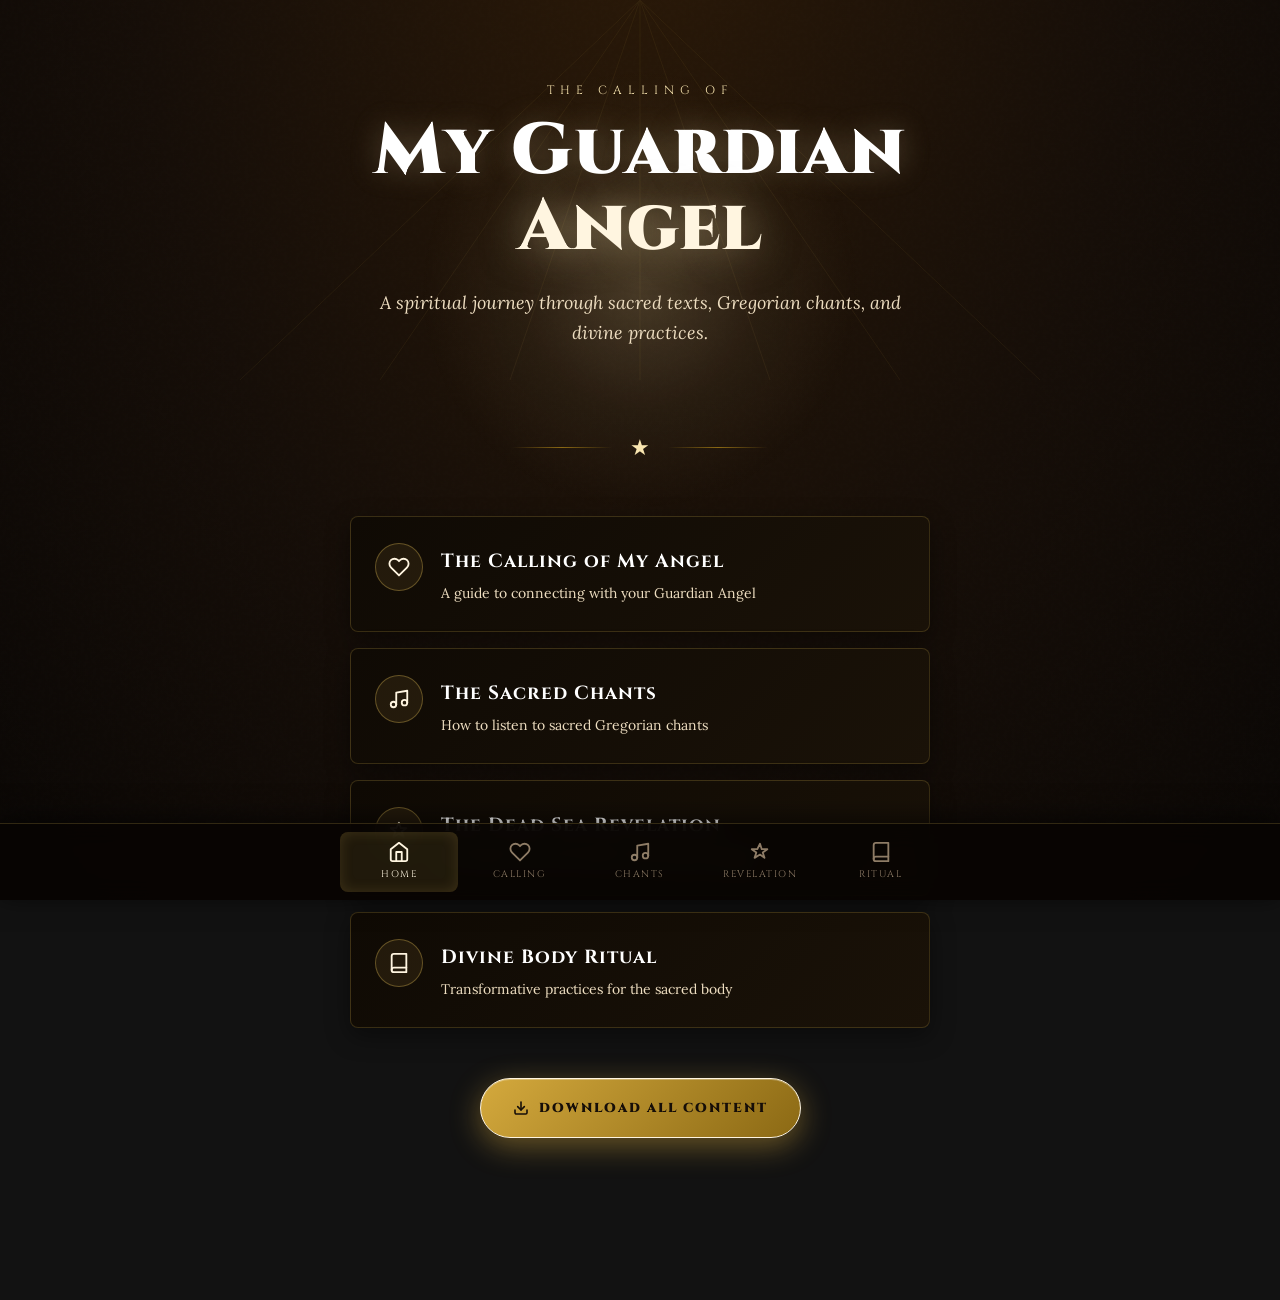
==== index.html @ e79c410d "Add files via upload" ====
<!DOCTYPE html>
<html lang="en">
<head>
<meta charset="UTF-8">
<meta name="viewport" content="width=device-width, initial-scale=1.0">
<meta name="color-scheme" content="dark">
<title>The Calling of My Angel — A spiritual journey</title>
<meta property="og:title" content="The Calling of My Angel">
<meta property="og:description" content="A spiritual journey through sacred texts, Gregorian chants, and divine practices.">
<link rel="preconnect" href="https://fonts.googleapis.com">
<link rel="preconnect" href="https://fonts.gstatic.com" crossorigin>
<link href="https://fonts.googleapis.com/css2?family=Cinzel:wght@700;900&family=Lora:ital,wght@0,400;0,600;1,400&display=swap" rel="stylesheet">
<link rel="stylesheet" href="css/style.css">
</head>
<body>

<div class="dust" aria-hidden="true">
  <span></span><span></span><span></span><span></span><span></span><span></span>
  <span></span><span></span><span></span><span></span><span></span><span></span>
</div>

<svg class="rays" viewBox="0 0 800 380" xmlns="http://www.w3.org/2000/svg">
  <g transform="translate(400,0)">
    <line x1="0" y1="0" x2="-400" y2="380" stroke="#C9A84C" stroke-width="1"/>
    <line x1="0" y1="0" x2="-260" y2="380" stroke="#C9A84C" stroke-width="1"/>
    <line x1="0" y1="0" x2="-130" y2="380" stroke="#C9A84C" stroke-width="1"/>
    <line x1="0" y1="0" x2="0"    y2="380" stroke="#C9A84C" stroke-width="1"/>
    <line x1="0" y1="0" x2="130"  y2="380" stroke="#C9A84C" stroke-width="1"/>
    <line x1="0" y1="0" x2="260"  y2="380" stroke="#C9A84C" stroke-width="1"/>
    <line x1="0" y1="0" x2="400"  y2="380" stroke="#C9A84C" stroke-width="1"/>
  </g>
</svg>

<main class="shell">
  <header class="page-header">
    <p class="page-eyebrow">The Calling of</p>
    <h1 class="page-title">My Guardian <span class="accent">Angel</span></h1>
    <p class="page-sub">A spiritual journey through sacred texts, Gregorian chants, and divine practices.</p>
  </header>

  <div class="star-divider"><span>★</span></div>

  <section class="home-cards">
    <a class="home-card" href="calling/index.html">
      <span class="home-card-icon">
        <svg viewBox="0 0 24 24" fill="none" stroke="currentColor" stroke-width="2" stroke-linecap="round" stroke-linejoin="round"><path d="M20.84 4.61a5.5 5.5 0 0 0-7.78 0L12 5.67l-1.06-1.06a5.5 5.5 0 0 0-7.78 7.78l1.06 1.06L12 21.23l7.78-7.78 1.06-1.06a5.5 5.5 0 0 0 0-7.78z"/></svg>
      </span>
      <div class="home-card-body">
        <h2 class="home-card-title">The Calling of My Angel</h2>
        <p class="home-card-desc">A guide to connecting with your Guardian Angel</p>
      </div>
    </a>

    <a class="home-card" href="chants/index.html">
      <span class="home-card-icon">
        <svg viewBox="0 0 24 24" fill="none" stroke="currentColor" stroke-width="2" stroke-linecap="round" stroke-linejoin="round"><path d="M9 18V5l12-2v13"/><circle cx="6" cy="18" r="3"/><circle cx="18" cy="16" r="3"/></svg>
      </span>
      <div class="home-card-body">
        <h2 class="home-card-title">The Sacred Chants</h2>
        <p class="home-card-desc">How to listen to sacred Gregorian chants</p>
      </div>
    </a>

    <a class="home-card" href="revelation/index.html">
      <span class="home-card-icon">
        <svg viewBox="0 0 24 24" fill="none" stroke="currentColor" stroke-width="2" stroke-linecap="round" stroke-linejoin="round"><path d="M12 3l1.9 5.9H20l-5 3.6 1.9 5.9L12 14.8 6.1 18.4 8 12.5 3 8.9h6.1z"/></svg>
      </span>
      <div class="home-card-body">
        <h2 class="home-card-title">The Dead Sea Revelation</h2>
        <p class="home-card-desc">Revelations from the desert and eternal wisdom</p>
      </div>
    </a>

    <a class="home-card" href="ritual/index.html">
      <span class="home-card-icon">
        <svg viewBox="0 0 24 24" fill="none" stroke="currentColor" stroke-width="2" stroke-linecap="round" stroke-linejoin="round"><path d="M4 19.5A2.5 2.5 0 0 1 6.5 17H20"/><path d="M6.5 2H20v20H6.5A2.5 2.5 0 0 1 4 19.5v-15A2.5 2.5 0 0 1 6.5 2z"/></svg>
      </span>
      <div class="home-card-body">
        <h2 class="home-card-title">Divine Body Ritual</h2>
        <p class="home-card-desc">Transformative practices for the sacred body</p>
      </div>
    </a>
  </section>

  <section class="download-section">
    <div class="download-stack">
      <a class="download-btn" href="https://drive.google.com/drive/folders/1VVO3sW27-1pUgzj5XWC8TYDDHEXFvL3P?usp=sharing" target="_blank" rel="noopener">
        <svg viewBox="0 0 24 24" fill="none" stroke="currentColor" stroke-width="2.4" stroke-linecap="round" stroke-linejoin="round"><path d="M21 15v4a2 2 0 0 1-2 2H5a2 2 0 0 1-2-2v-4"/><polyline points="7 10 12 15 17 10"/><line x1="12" y1="15" x2="12" y2="3"/></svg>
        Download all content
      </a>
    </div>
  </section>
</main>

<nav class="bottom-nav" aria-label="Primary">
  <div class="bottom-nav-inner">
    <a class="nav-item active" href="index.html">
      <svg viewBox="0 0 24 24" fill="none" stroke="currentColor" stroke-width="2" stroke-linecap="round" stroke-linejoin="round"><path d="M3 9l9-7 9 7v11a2 2 0 0 1-2 2H5a2 2 0 0 1-2-2z"/><polyline points="9 22 9 12 15 12 15 22"/></svg>
      Home
    </a>
    <a class="nav-item" href="calling/index.html">
      <svg viewBox="0 0 24 24" fill="none" stroke="currentColor" stroke-width="2" stroke-linecap="round" stroke-linejoin="round"><path d="M20.84 4.61a5.5 5.5 0 0 0-7.78 0L12 5.67l-1.06-1.06a5.5 5.5 0 0 0-7.78 7.78l1.06 1.06L12 21.23l7.78-7.78 1.06-1.06a5.5 5.5 0 0 0 0-7.78z"/></svg>
      Calling
    </a>
    <a class="nav-item" href="chants/index.html">
      <svg viewBox="0 0 24 24" fill="none" stroke="currentColor" stroke-width="2" stroke-linecap="round" stroke-linejoin="round"><path d="M9 18V5l12-2v13"/><circle cx="6" cy="18" r="3"/><circle cx="18" cy="16" r="3"/></svg>
      Chants
    </a>
    <a class="nav-item" href="revelation/index.html">
      <svg viewBox="0 0 24 24" fill="none" stroke="currentColor" stroke-width="2" stroke-linecap="round" stroke-linejoin="round"><path d="M12 3l1.9 5.9H20l-5 3.6 1.9 5.9L12 14.8 6.1 18.4 8 12.5 3 8.9h6.1z"/></svg>
      Revelation
    </a>
    <a class="nav-item" href="ritual/index.html">
      <svg viewBox="0 0 24 24" fill="none" stroke="currentColor" stroke-width="2" stroke-linecap="round" stroke-linejoin="round"><path d="M4 19.5A2.5 2.5 0 0 1 6.5 17H20"/><path d="M6.5 2H20v20H6.5A2.5 2.5 0 0 1 4 19.5v-15A2.5 2.5 0 0 1 6.5 2z"/></svg>
      Ritual
    </a>
  </div>
</nav>

</body>
</html>
---- css/style.css ----
:root {
  color-scheme: dark;
  --gold: #F8E5B0;
  --gold-light: #FFF5E0;
  --gold-warm: #D4A93D;
  --gold-dark: #8B6914;
  --dark: #160E08;
  --dark2: #0A0705;
  --cream: #F5F0E8;
  --white: #FFFFFF;
  --muted: #EDDDC0;
  --dim: #8E7C66;
  --border: rgba(201,168,76,0.22);
  --border-strong: rgba(201,168,76,0.55);
}

* { margin: 0; padding: 0; box-sizing: border-box; }
html, body { min-height: 100%; }

body {
  background: radial-gradient(ellipse at 50% -10%, #2A1908 0%, #160E08 55%, #0A0705 100%);
  background-attachment: fixed;
  color: var(--cream);
  font-family: 'Lora', Georgia, serif;
  line-height: 1.7;
  padding-bottom: 92px;
  overflow-x: hidden;
  position: relative;
}

body::before {
  content: '';
  position: fixed; inset: 0;
  background-image: url("data:image/svg+xml,%3Csvg viewBox='0 0 256 256' xmlns='http://www.w3.org/2000/svg'%3E%3Cfilter id='noise'%3E%3CfeTurbulence type='fractalNoise' baseFrequency='0.9' numOctaves='4' stitchTiles='stitch'/%3E%3C/filter%3E%3Crect width='100%25' height='100%25' filter='url(%23noise)' opacity='0.04'/%3E%3C/svg%3E");
  pointer-events: none; z-index: 1; opacity: 0.3;
}

/* ============== FLOATING GOLDEN DUST ============== */
.dust { position: fixed; inset: 0; pointer-events: none; z-index: 1; overflow: hidden; }
.dust span {
  position: absolute; bottom: -20px;
  width: 2px; height: 2px; border-radius: 50%;
  background: #FFF5E0; opacity: 0;
  box-shadow: 0 0 8px #FFF5E0;
  animation: floatUp linear infinite;
}
.dust span:nth-child(1)  { left: 8%;  animation-duration: 22s; animation-delay: 0s; }
.dust span:nth-child(2)  { left: 18%; animation-duration: 28s; animation-delay: 4s; }
.dust span:nth-child(3)  { left: 28%; animation-duration: 25s; animation-delay: 2s; }
.dust span:nth-child(4)  { left: 38%; animation-duration: 30s; animation-delay: 8s; }
.dust span:nth-child(5)  { left: 48%; animation-duration: 24s; animation-delay: 1s; }
.dust span:nth-child(6)  { left: 58%; animation-duration: 27s; animation-delay: 6s; }
.dust span:nth-child(7)  { left: 68%; animation-duration: 26s; animation-delay: 3s; }
.dust span:nth-child(8)  { left: 78%; animation-duration: 29s; animation-delay: 5s; }
.dust span:nth-child(9)  { left: 88%; animation-duration: 23s; animation-delay: 7s; }
.dust span:nth-child(10) { left: 12%; animation-duration: 32s; animation-delay: 11s; width: 3px; height: 3px; }
.dust span:nth-child(11) { left: 52%; animation-duration: 34s; animation-delay: 9s; width: 3px; height: 3px; }
.dust span:nth-child(12) { left: 82%; animation-duration: 31s; animation-delay: 12s; width: 3px; height: 3px; }
@keyframes floatUp {
  0%   { transform: translateY(0) translateX(0); opacity: 0; }
  10%  { opacity: 0.9; }
  50%  { transform: translateY(-50vh) translateX(15px); opacity: 0.6; }
  90%  { opacity: 0.4; }
  100% { transform: translateY(-105vh) translateX(-10px); opacity: 0; }
}

.rays {
  position: absolute; top: 0; left: 50%; transform: translateX(-50%);
  width: 100%; max-width: 900px; height: 380px; pointer-events: none; opacity: 0.07;
  z-index: 1;
}

.shell {
  position: relative; z-index: 2;
  max-width: 760px; margin: 0 auto; padding: 50px 24px 40px;
}

/* ============== HEADER ============== */
.page-header { text-align: center; padding: 30px 0 50px; position: relative; }
.page-header::before {
  content: '';
  position: absolute;
  top: 0; left: 50%; transform: translateX(-50%);
  width: 480px; height: 480px;
  background: radial-gradient(circle, rgba(248,229,176,0.18) 0%, rgba(248,229,176,0.05) 35%, transparent 65%);
  pointer-events: none;
  z-index: -1;
  animation: haloBreath 6s ease-in-out infinite;
}
@keyframes haloBreath {
  0%, 100% { opacity: 0.6; transform: translateX(-50%) scale(0.95); }
  50%      { opacity: 1; transform: translateX(-50%) scale(1.1); }
}
.page-eyebrow {
  font-family: 'Cinzel', serif; font-size: 12px; letter-spacing: 6px;
  color: var(--gold); text-transform: uppercase; margin-bottom: 14px;
  opacity: 0; animation: fadeUp 0.7s ease forwards 0.1s;
}
.page-title {
  font-family: 'Cinzel', serif; font-size: clamp(38px, 8vw, 72px);
  font-weight: 900; color: var(--white); line-height: 1.05;
  letter-spacing: 1px;
  text-shadow: 0 0 30px rgba(248,229,176,0.25);
  opacity: 0; animation: fadeUp 0.8s ease forwards 0.2s, titleFloat 7s ease-in-out infinite 1.5s;
}
.page-title .accent {
  color: var(--gold-light);
  text-shadow: 0 0 40px rgba(248,229,176,0.5);
}
@keyframes titleFloat {
  0%, 100% { transform: translateY(0); }
  50%      { transform: translateY(-4px); }
}
.page-sub {
  font-size: clamp(15px, 2vw, 18px); color: var(--muted);
  font-style: italic; max-width: 560px; margin: 22px auto 0; line-height: 1.7;
  opacity: 0; animation: fadeUp 0.8s ease forwards 0.4s;
}

@keyframes fadeUp { from { opacity: 0; transform: translateY(20px); } to { opacity: 1; transform: translateY(0); } }

/* ============== STAR DIVIDER ============== */
.star-divider {
  display: flex; align-items: center; justify-content: center;
  gap: 18px; margin: 30px 0 50px;
}
.star-divider::before, .star-divider::after {
  content: ''; flex: 0 0 100px; height: 1px;
  background: linear-gradient(to right, transparent, var(--gold-dark), transparent);
}
.star-divider span {
  color: var(--gold); font-size: 22px;
  display: inline-block;
  animation: starPulse 3s ease-in-out infinite;
}
@keyframes starPulse {
  0%, 100% { opacity: 0.7; transform: scale(1) rotate(0deg); text-shadow: 0 0 0 rgba(248,229,176,0); }
  50%      { opacity: 1; transform: scale(1.2) rotate(180deg); text-shadow: 0 0 20px rgba(248,229,176,0.6); }
}

/* ============== HOME CARDS ============== */
.home-cards { display: grid; gap: 16px; max-width: 580px; margin: 0 auto; }
.home-card {
  display: flex; align-items: flex-start; gap: 18px;
  padding: 26px 24px;
  background: linear-gradient(135deg, #0F0A04 0%, #1A1208 100%);
  border: 1px solid var(--border);
  border-radius: 8px;
  text-decoration: none; color: inherit;
  box-shadow: 0 8px 24px rgba(0,0,0,0.4);
  transition: border-color 0.25s, transform 0.2s, box-shadow 0.25s;
  position: relative; overflow: hidden;
}
.home-card::after {
  content: ''; position: absolute; top: 0; left: -100%;
  width: 100%; height: 100%;
  background: linear-gradient(90deg, transparent, rgba(248,229,176,0.08), transparent);
  pointer-events: none;
  transition: left 0.6s ease;
}
.home-card:hover {
  border-color: var(--border-strong);
  transform: translateY(-3px);
  box-shadow: 0 14px 36px rgba(0,0,0,0.6), 0 0 30px rgba(201,168,76,0.18);
}
.home-card:hover::after { left: 100%; }
.home-card-icon {
  flex: 0 0 48px; height: 48px;
  display: flex; align-items: center; justify-content: center;
  border-radius: 50%; background: rgba(201,168,76,0.1);
  border: 1px solid rgba(201,168,76,0.4);
  color: var(--gold-light);
  position: relative;
  transition: transform 0.3s ease;
}
.home-card-icon::before {
  content: '';
  position: absolute; inset: -8px;
  border-radius: 50%;
  background: radial-gradient(circle, rgba(248,229,176,0.3) 0%, transparent 65%);
  opacity: 0; pointer-events: none;
  transition: opacity 0.3s ease;
}
.home-card:hover .home-card-icon { transform: scale(1.1) rotate(-4deg); }
.home-card:hover .home-card-icon::before { opacity: 1; animation: iconHalo 2s ease-in-out infinite; }
@keyframes iconHalo {
  0%, 100% { opacity: 0.55; transform: scale(0.95); }
  50%      { opacity: 1; transform: scale(1.2); }
}
.home-card-icon svg { width: 22px; height: 22px; position: relative; z-index: 1; }
.home-card-body { flex: 1; padding-top: 2px; }
.home-card-title {
  font-family: 'Cinzel', serif; font-size: 19px; font-weight: 700;
  color: var(--white); letter-spacing: 1px; margin-bottom: 6px;
}
.home-card-desc {
  font-size: 14px; color: var(--muted); line-height: 1.55;
}

/* ============== ACCORDION ============== */
.accordion { display: flex; flex-direction: column; gap: 10px; max-width: 720px; margin: 0 auto; }
.acc-item {
  background: linear-gradient(135deg, #0F0A04 0%, #15100A 100%);
  border: 1px solid var(--border);
  border-radius: 6px;
  overflow: hidden;
  box-shadow: 0 4px 14px rgba(0,0,0,0.35);
  transition: border-color 0.2s, box-shadow 0.25s;
}
.acc-item.open {
  border-color: var(--border-strong);
  background: linear-gradient(135deg, #15100A 0%, #1A1208 100%);
  box-shadow: 0 8px 26px rgba(0,0,0,0.5), 0 0 24px rgba(201,168,76,0.15);
}
.acc-trigger {
  width: 100%; padding: 18px 22px;
  background: transparent; border: none; cursor: pointer;
  display: flex; align-items: center; gap: 16px;
  text-align: left; color: inherit;
  font-family: 'Cinzel', serif;
  transition: background 0.2s;
}
.acc-trigger:hover { background: rgba(201,168,76,0.05); }
.acc-num {
  flex: 0 0 34px; height: 34px;
  display: flex; align-items: center; justify-content: center;
  border-radius: 50%; border: 1px solid var(--gold-dark);
  color: var(--gold-light); font-size: 12px; font-weight: 700; letter-spacing: 1px;
  background: rgba(201,168,76,0.06);
  transition: all 0.3s;
}
.acc-item.open .acc-num {
  background: linear-gradient(135deg, #D4A93D 0%, #8B6914 100%);
  color: #160E08;
  border-color: var(--gold-light);
  box-shadow: 0 0 14px rgba(248,229,176,0.4);
}
.acc-title {
  flex: 1;
  font-size: clamp(15px, 2vw, 17px); font-weight: 700;
  color: var(--white); letter-spacing: 0.5px; line-height: 1.35;
}
.acc-caret {
  flex: 0 0 auto; color: var(--gold);
  transition: transform 0.25s ease;
}
.acc-item.open .acc-caret { transform: rotate(180deg); }
.acc-body {
  display: none;
  padding: 0 22px 24px 72px;
  color: var(--muted);
  font-size: 16px; line-height: 1.85;
}
.acc-item.open .acc-body { display: block; animation: accFade 0.35s ease; }
@keyframes accFade {
  from { opacity: 0; transform: translateY(-4px); }
  to { opacity: 1; transform: translateY(0); }
}
.acc-body p { margin-bottom: 14px; }
.acc-body p:last-child { margin-bottom: 0; }
.acc-body strong { color: var(--cream); font-weight: 600; }
.acc-body em { color: var(--gold-light); font-style: italic; }

/* ============== CHANTS — track selector ============== */
.tracks-section { max-width: 720px; margin: 0 auto; }
.tracks-eyebrow {
  font-family: 'Cinzel', serif; font-size: 12px; letter-spacing: 4px;
  color: var(--gold); text-transform: uppercase; text-align: center; margin-bottom: 18px;
}
.track-list { display: flex; flex-direction: column; gap: 10px; }
.track-btn {
  width: 100%; padding: 18px 22px;
  background: linear-gradient(135deg, #0F0A04 0%, #15100A 100%);
  border: 1px solid var(--border);
  border-radius: 6px;
  display: flex; align-items: center; gap: 16px;
  text-align: left; cursor: pointer; color: inherit;
  font-family: 'Cinzel', serif;
  box-shadow: 0 4px 14px rgba(0,0,0,0.3);
  transition: all 0.2s;
}
.track-btn:hover, .track-btn.active {
  border-color: var(--gold-light);
  background: linear-gradient(135deg, #1A1208 0%, #221708 100%);
  box-shadow: 0 6px 22px rgba(0,0,0,0.4), 0 0 25px rgba(201,168,76,0.18);
}
.track-arrow {
  flex: 0 0 auto; color: var(--gold);
  transition: transform 0.25s;
}
.track-btn.active .track-arrow { transform: rotate(90deg); }
.track-name {
  flex: 1; font-size: 15px; font-weight: 700; letter-spacing: 0.5px;
  color: var(--white); line-height: 1.3;
}

/* Now Listening panel */
.now-listening {
  display: none;
  margin-top: 30px;
  padding: 28px 22px;
  background: linear-gradient(135deg, #0F0A04 0%, #1A1208 100%);
  border: 1px solid var(--gold-dark);
  border-radius: 8px;
  box-shadow: 0 10px 32px rgba(0,0,0,0.55), 0 0 40px rgba(201,168,76,0.15);
}
.now-listening.active {
  display: block;
  animation: accFade 0.4s ease, panelGlow 4s ease-in-out infinite 0.4s;
}
@keyframes panelGlow {
  0%, 100% { box-shadow: 0 10px 32px rgba(0,0,0,0.55), 0 0 30px rgba(201,168,76,0.12); }
  50%      { box-shadow: 0 10px 32px rgba(0,0,0,0.55), 0 0 50px rgba(201,168,76,0.3); }
}
.now-eyebrow {
  font-family: 'Cinzel', serif; font-size: 11px; letter-spacing: 4px;
  color: var(--gold); text-transform: uppercase; text-align: center; margin-bottom: 8px;
}
.now-title {
  font-family: 'Cinzel', serif; font-size: clamp(20px, 3vw, 26px); font-weight: 900;
  color: var(--white); text-align: center; margin-bottom: 22px; line-height: 1.2;
}
.now-player { margin: 0 auto 18px; max-width: 100%; min-height: 100px; }
.back-btn {
  display: flex; align-items: center; justify-content: center; gap: 8px;
  margin: 0 auto; padding: 10px 22px;
  background: transparent; border: 1px solid rgba(201,168,76,0.3);
  border-radius: 40px; color: var(--gold);
  font-family: 'Cinzel', serif; font-size: 11px; letter-spacing: 2px;
  text-transform: uppercase; cursor: pointer;
  transition: all 0.2s;
}
.back-btn:hover { border-color: var(--gold-light); color: var(--gold-light); background: rgba(201,168,76,0.06); }
.back-btn svg { width: 14px; height: 14px; }

/* ============== SUMMARY (collapsible long-form) ============== */
.summary-block {
  max-width: 720px; margin: 50px auto 0;
  background: linear-gradient(135deg, #0F0A04 0%, #15100A 100%);
  border: 1px solid var(--border);
  border-radius: 8px;
  overflow: hidden;
  box-shadow: 0 6px 20px rgba(0,0,0,0.35);
}
.summary-trigger {
  width: 100%; padding: 22px 26px;
  background: transparent; border: none; cursor: pointer;
  display: flex; align-items: center; justify-content: space-between; gap: 16px;
  text-align: left; color: inherit;
  font-family: 'Cinzel', serif; font-size: 16px; font-weight: 700;
  color: var(--white); letter-spacing: 1px;
  transition: background 0.2s;
}
.summary-trigger:hover { background: rgba(201,168,76,0.05); }
.summary-trigger svg { color: var(--gold); transition: transform 0.25s; flex-shrink: 0; }
.summary-block.open .summary-trigger svg { transform: rotate(180deg); }
.summary-body {
  display: none;
  padding: 0 26px 28px;
  color: var(--muted);
  font-size: 16px; line-height: 1.9;
}
.summary-block.open .summary-body { display: block; animation: accFade 0.35s ease; }
.summary-body p { margin-bottom: 16px; }
.summary-body p:last-child { margin-bottom: 0; }
.summary-body strong { color: var(--cream); font-weight: 600; }
.summary-body em { color: var(--gold-light); font-style: italic; }

/* ============== DOWNLOAD BUTTONS ============== */
.download-section { max-width: 720px; margin: 50px auto 30px; text-align: center; }
.download-stack { display: flex; flex-direction: column; gap: 12px; align-items: center; }
.download-btn {
  display: inline-flex; align-items: center; justify-content: center; gap: 10px;
  padding: 18px 32px;
  background: linear-gradient(135deg, #D4A93D 0%, #8B6914 100%);
  color: #160E08;
  font-family: 'Cinzel', serif; font-size: 13px; font-weight: 900; letter-spacing: 2px;
  text-transform: uppercase; text-decoration: none;
  border-radius: 40px; border: 1px solid var(--gold-light);
  box-shadow: 0 8px 30px rgba(212,169,61,0.45), inset 0 1px 0 rgba(255,255,255,0.3);
  transition: all 0.2s;
  min-width: 280px;
  position: relative; overflow: hidden;
  animation: btnGlow 3.5s ease-in-out infinite;
}
.download-btn::before {
  content: ''; position: absolute; top: 0; left: -100%;
  width: 100%; height: 100%;
  background: linear-gradient(90deg, transparent, rgba(255,255,255,0.5), transparent);
  animation: btnShimmer 3s infinite 1.5s;
  pointer-events: none;
}
@keyframes btnShimmer { 0% { left: -100%; } 60% { left: 200%; } 100% { left: 200%; } }
@keyframes btnGlow {
  0%, 100% { box-shadow: 0 8px 30px rgba(212,169,61,0.45), inset 0 1px 0 rgba(255,255,255,0.3); }
  50%      { box-shadow: 0 10px 42px rgba(212,169,61,0.7), inset 0 1px 0 rgba(255,255,255,0.45); }
}
.download-btn:hover {
  transform: translateY(-3px) scale(1.01);
  box-shadow: 0 14px 44px rgba(212,169,61,0.7), inset 0 1px 0 rgba(255,255,255,0.5);
}
.download-btn svg { width: 16px; height: 16px; position: relative; z-index: 1; }
.download-btn-secondary {
  background: transparent; color: var(--gold);
  border: 1px solid var(--gold-dark);
  box-shadow: none;
  animation: none;
}
.download-btn-secondary::before { display: none; }
.download-btn-secondary:hover {
  background: rgba(201,168,76,0.08);
  color: var(--gold-light); border-color: var(--gold-light);
  transform: translateY(-2px);
}

/* ============== BOTTOM NAV ============== */
.bottom-nav {
  position: fixed; bottom: 0; left: 0; right: 0;
  z-index: 1000;
  background: rgba(8,5,3,0.92);
  backdrop-filter: blur(12px); -webkit-backdrop-filter: blur(12px);
  border-top: 1px solid var(--border);
  box-shadow: 0 -4px 24px rgba(0,0,0,0.6);
  padding: 8px 6px max(8px, env(safe-area-inset-bottom));
}
.bottom-nav-inner {
  max-width: 600px; margin: 0 auto;
  display: grid; grid-template-columns: repeat(5, 1fr); gap: 2px;
}
.nav-item {
  display: flex; flex-direction: column; align-items: center; gap: 4px;
  padding: 9px 4px;
  text-decoration: none; color: var(--dim);
  font-family: 'Cinzel', serif; font-size: 9.5px; letter-spacing: 1.5px;
  text-transform: uppercase;
  border-radius: 8px;
  transition: color 0.2s, background 0.2s;
}
.nav-item:hover { color: var(--gold); }
.nav-item.active {
  color: var(--gold-light);
  background: rgba(201,168,76,0.12);
  box-shadow: inset 0 0 14px rgba(201,168,76,0.18);
}
.nav-item svg { width: 22px; height: 22px; }

/* ============== 404 ============== */
.notfound { text-align: center; padding: 100px 24px 60px; }
.notfound h1 {
  font-family: 'Cinzel', serif; font-size: clamp(72px, 14vw, 120px); font-weight: 900;
  color: var(--gold-light); letter-spacing: 6px; line-height: 1; margin-bottom: 14px;
  text-shadow: 0 0 40px rgba(240,208,128,0.4);
  animation: titleFloat 7s ease-in-out infinite;
}
.notfound p {
  color: var(--muted); font-style: italic; font-size: 17px; margin-bottom: 36px;
}

/* ============== RESPONSIVE ============== */
@media (max-width: 600px) {
  .shell { padding: 36px 16px 20px; }
  body { padding-bottom: 78px; }
  .page-header { padding: 16px 0 36px; }
  .page-header::before { width: 320px; height: 320px; }
  .home-card { padding: 22px 18px; gap: 14px; }
  .home-card-icon { flex: 0 0 42px; height: 42px; }
  .home-card-icon svg { width: 20px; height: 20px; }
  .home-card-title { font-size: 17px; }
  .acc-trigger { padding: 16px 18px; gap: 12px; }
  .acc-num { flex: 0 0 30px; height: 30px; font-size: 11px; }
  .acc-body { padding: 0 18px 22px 60px; font-size: 15px; }
  .summary-trigger { padding: 18px 20px; font-size: 15px; }
  .summary-body { padding: 0 20px 24px; font-size: 15px; }
  .track-btn { padding: 16px 18px; gap: 12px; }
  .track-name { font-size: 14px; }
  .nav-item { font-size: 9px; letter-spacing: 1px; }
  .nav-item svg { width: 20px; height: 20px; }
  .download-btn { padding: 15px 24px; font-size: 12px; min-width: 240px; }
  .star-divider::before, .star-divider::after { flex: 0 0 60px; }
}

/* Reduced-motion safety */
@media (prefers-reduced-motion: reduce) {
  *, *::before, *::after { animation-duration: 0.01ms !important; animation-iteration-count: 1 !important; transition-duration: 0.01ms !important; }
  .dust { display: none; }
}
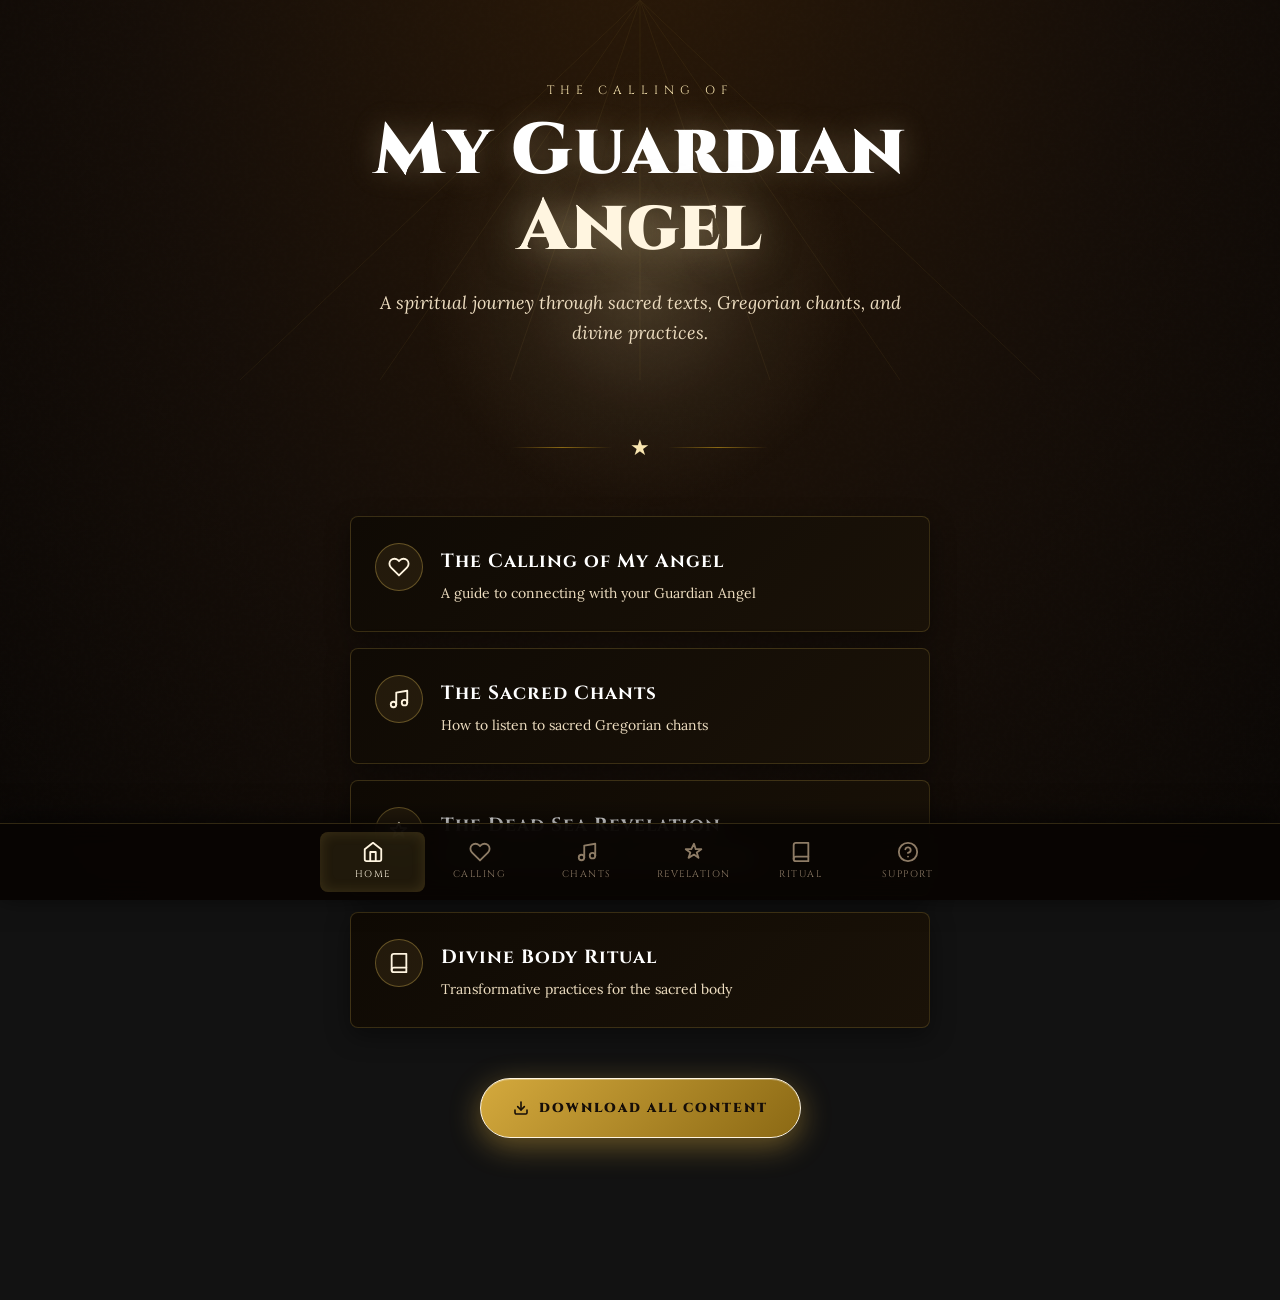
==== commit 3204b610: "Add files via upload" ====
--- a/index.html
+++ b/index.html
@@ -114,6 +114,10 @@
       <svg viewBox="0 0 24 24" fill="none" stroke="currentColor" stroke-width="2" stroke-linecap="round" stroke-linejoin="round"><path d="M4 19.5A2.5 2.5 0 0 1 6.5 17H20"/><path d="M6.5 2H20v20H6.5A2.5 2.5 0 0 1 4 19.5v-15A2.5 2.5 0 0 1 6.5 2z"/></svg>
       Ritual
     </a>
+    <a class="nav-item" href="support/index.html">
+      <svg viewBox="0 0 24 24" fill="none" stroke="currentColor" stroke-width="2" stroke-linecap="round" stroke-linejoin="round"><circle cx="12" cy="12" r="10"/><path d="M9.09 9a3 3 0 0 1 5.83 1c0 2-3 3-3 3"/><line x1="12" y1="17" x2="12.01" y2="17"/></svg>
+      Support
+    </a>
   </div>
 </nav>
 
--- a/css/style.css
+++ b/css/style.css
@@ -424,8 +424,8 @@
   padding: 8px 6px max(8px, env(safe-area-inset-bottom));
 }
 .bottom-nav-inner {
-  max-width: 600px; margin: 0 auto;
-  display: grid; grid-template-columns: repeat(5, 1fr); gap: 2px;
+  max-width: 640px; margin: 0 auto;
+  display: grid; grid-template-columns: repeat(6, 1fr); gap: 2px;
 }
 .nav-item {
   display: flex; flex-direction: column; align-items: center; gap: 4px;
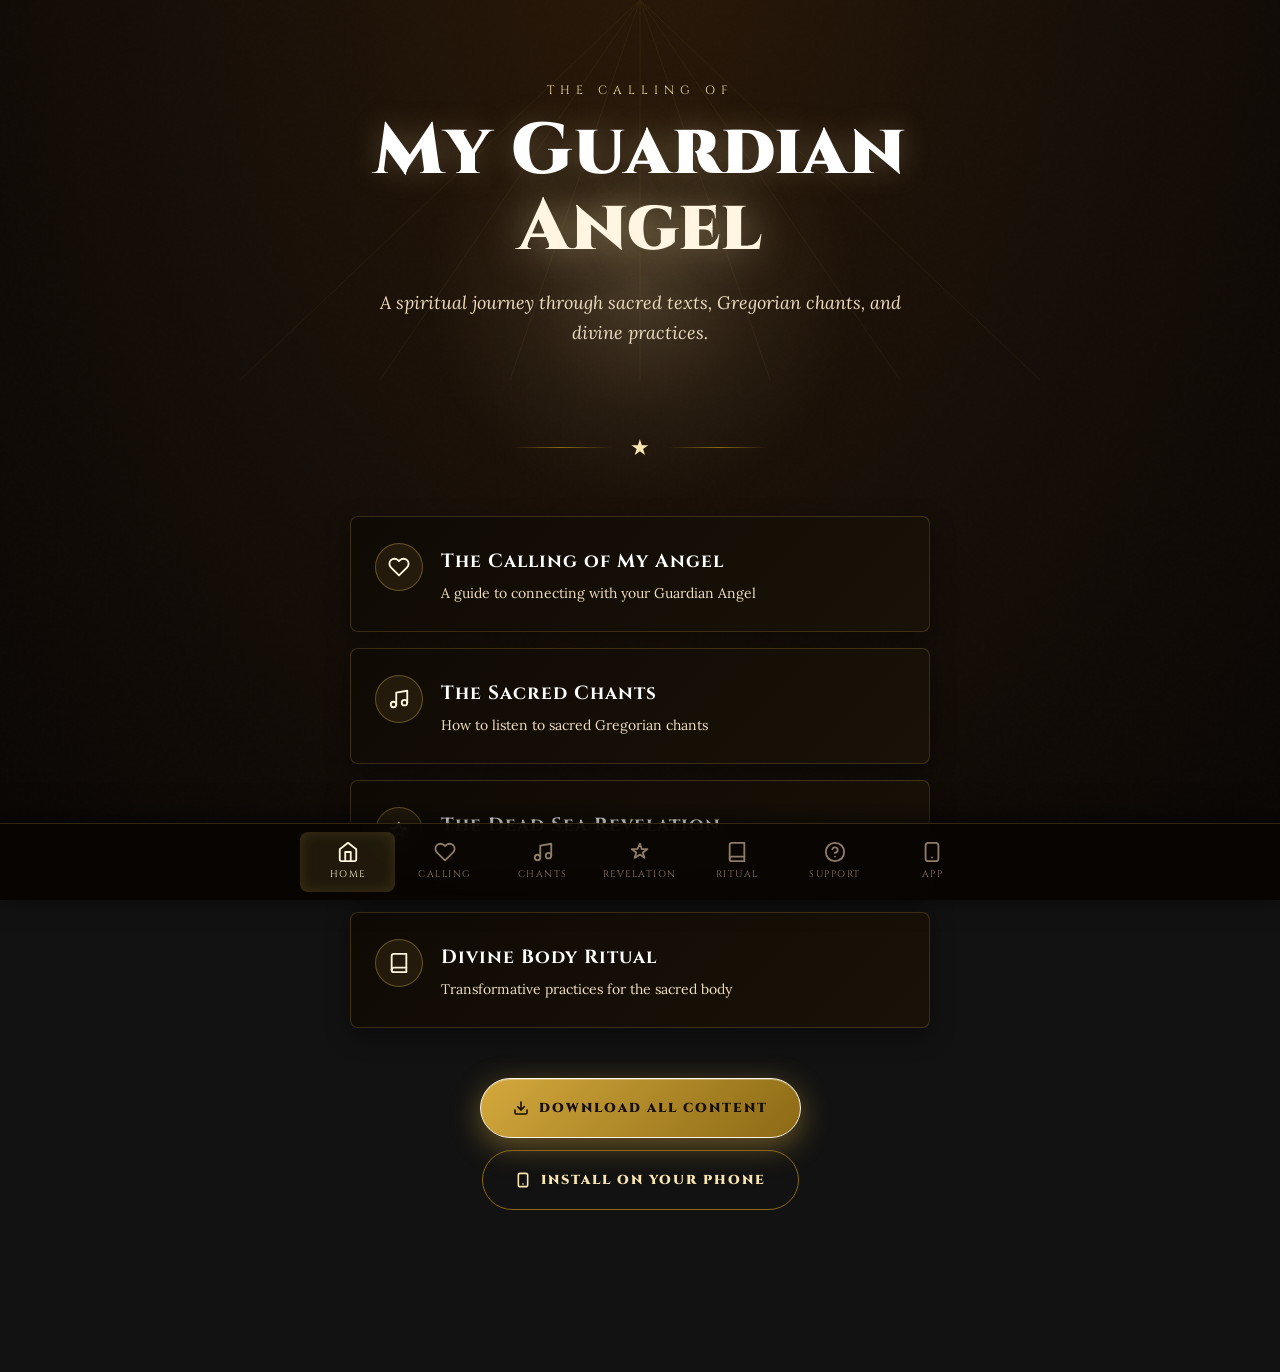
==== commit 0c4c766d: "Add files via upload" ====
--- a/index.html
+++ b/index.html
@@ -4,6 +4,11 @@
 <meta charset="UTF-8">
 <meta name="viewport" content="width=device-width, initial-scale=1.0">
 <meta name="color-scheme" content="dark">
+<meta name="theme-color" content="#160E08">
+<meta name="apple-mobile-web-app-capable" content="yes">
+<meta name="apple-mobile-web-app-status-bar-style" content="black-translucent">
+<meta name="apple-mobile-web-app-title" content="My Angel">
+<link rel="manifest" href="manifest.json">
 <title>The Calling of My Angel — A spiritual journey</title>
 <meta property="og:title" content="The Calling of My Angel">
 <meta property="og:description" content="A spiritual journey through sacred texts, Gregorian chants, and divine practices.">
@@ -88,6 +93,10 @@
         <svg viewBox="0 0 24 24" fill="none" stroke="currentColor" stroke-width="2.4" stroke-linecap="round" stroke-linejoin="round"><path d="M21 15v4a2 2 0 0 1-2 2H5a2 2 0 0 1-2-2v-4"/><polyline points="7 10 12 15 17 10"/><line x1="12" y1="15" x2="12" y2="3"/></svg>
         Download all content
       </a>
+      <a class="download-btn download-btn-secondary" href="app/index.html">
+        <svg viewBox="0 0 24 24" fill="none" stroke="currentColor" stroke-width="2.4" stroke-linecap="round" stroke-linejoin="round"><rect x="5" y="2" width="14" height="20" rx="3"/><line x1="12" y1="18" x2="12.01" y2="18"/></svg>
+        Install on Your Phone
+      </a>
     </div>
   </section>
 </main>
@@ -118,6 +127,10 @@
       <svg viewBox="0 0 24 24" fill="none" stroke="currentColor" stroke-width="2" stroke-linecap="round" stroke-linejoin="round"><circle cx="12" cy="12" r="10"/><path d="M9.09 9a3 3 0 0 1 5.83 1c0 2-3 3-3 3"/><line x1="12" y1="17" x2="12.01" y2="17"/></svg>
       Support
     </a>
+    <a class="nav-item" href="app/index.html">
+      <svg viewBox="0 0 24 24" fill="none" stroke="currentColor" stroke-width="2" stroke-linecap="round" stroke-linejoin="round"><rect x="5" y="2" width="14" height="20" rx="3"/><line x1="12" y1="18" x2="12.01" y2="18"/></svg>
+      App
+    </a>
   </div>
 </nav>
 
--- a/css/style.css
+++ b/css/style.css
@@ -424,8 +424,8 @@
   padding: 8px 6px max(8px, env(safe-area-inset-bottom));
 }
 .bottom-nav-inner {
-  max-width: 640px; margin: 0 auto;
-  display: grid; grid-template-columns: repeat(6, 1fr); gap: 2px;
+  max-width: 680px; margin: 0 auto;
+  display: grid; grid-template-columns: repeat(7, 1fr); gap: 2px;
 }
 .nav-item {
   display: flex; flex-direction: column; align-items: center; gap: 4px;
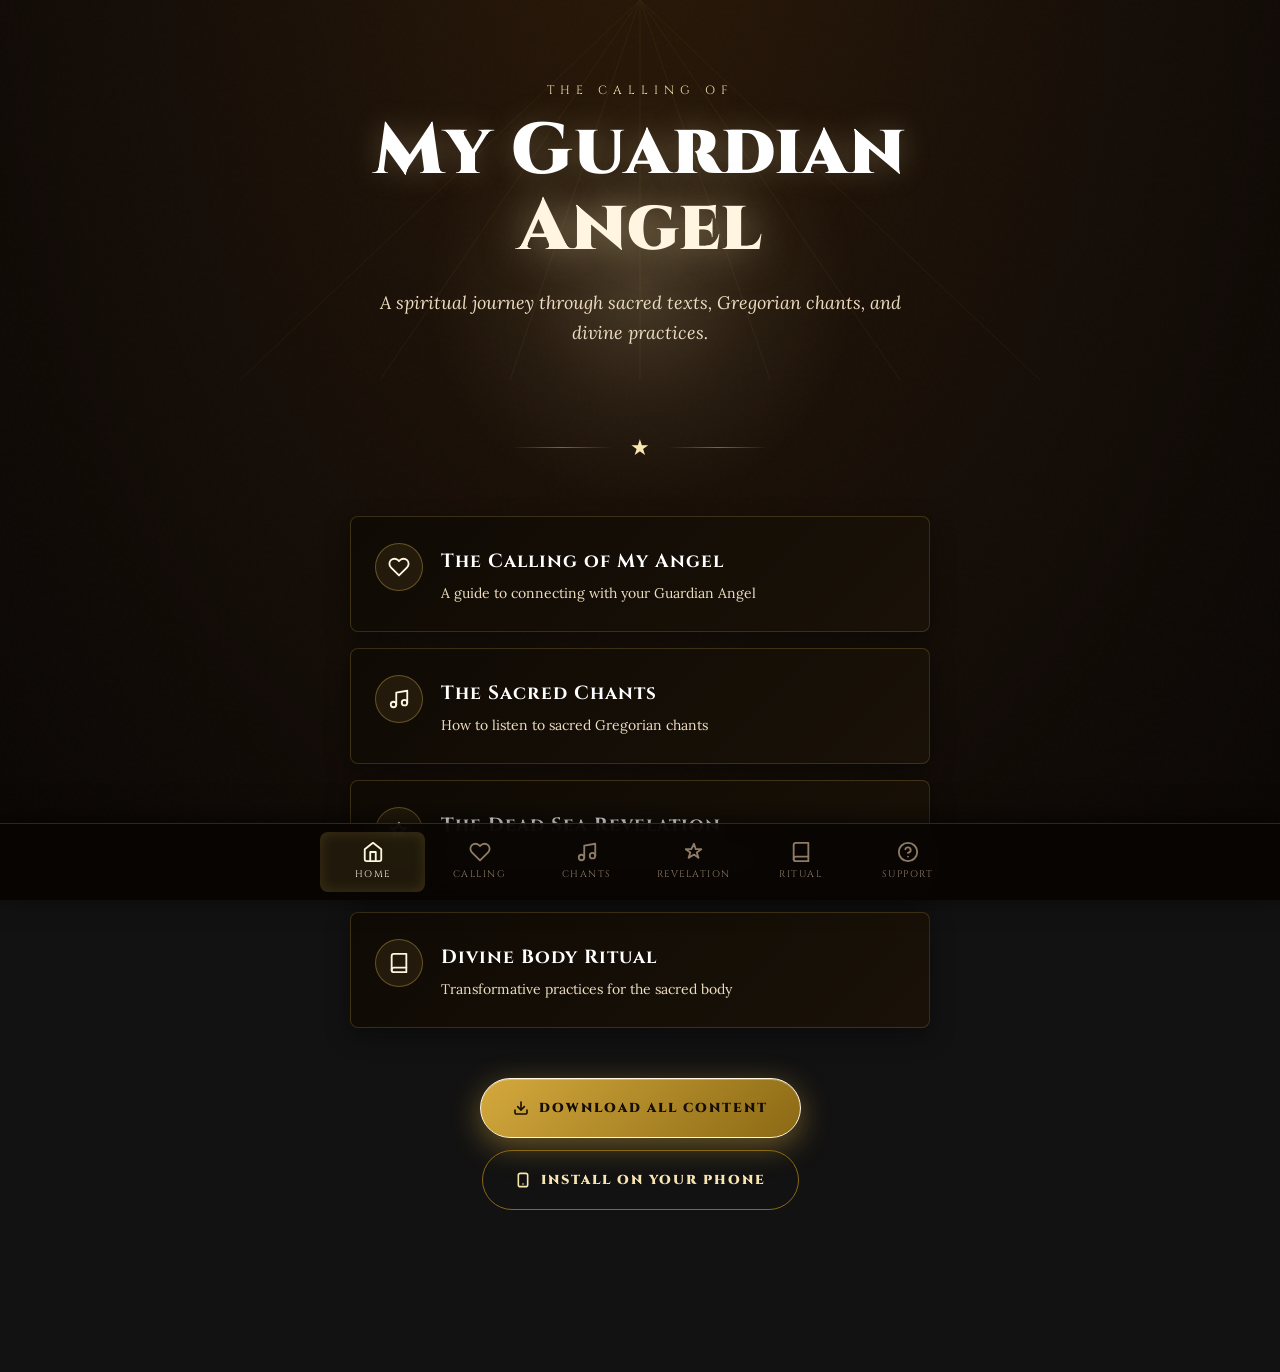
==== commit 97ac7041: "Add files via upload" ====
--- a/index.html
+++ b/index.html
@@ -127,10 +127,6 @@
       <svg viewBox="0 0 24 24" fill="none" stroke="currentColor" stroke-width="2" stroke-linecap="round" stroke-linejoin="round"><circle cx="12" cy="12" r="10"/><path d="M9.09 9a3 3 0 0 1 5.83 1c0 2-3 3-3 3"/><line x1="12" y1="17" x2="12.01" y2="17"/></svg>
       Support
     </a>
-    <a class="nav-item" href="app/index.html">
-      <svg viewBox="0 0 24 24" fill="none" stroke="currentColor" stroke-width="2" stroke-linecap="round" stroke-linejoin="round"><rect x="5" y="2" width="14" height="20" rx="3"/><line x1="12" y1="18" x2="12.01" y2="18"/></svg>
-      App
-    </a>
   </div>
 </nav>
 
--- a/css/style.css
+++ b/css/style.css
@@ -424,8 +424,8 @@
   padding: 8px 6px max(8px, env(safe-area-inset-bottom));
 }
 .bottom-nav-inner {
-  max-width: 680px; margin: 0 auto;
-  display: grid; grid-template-columns: repeat(7, 1fr); gap: 2px;
+  max-width: 640px; margin: 0 auto;
+  display: grid; grid-template-columns: repeat(6, 1fr); gap: 2px;
 }
 .nav-item {
   display: flex; flex-direction: column; align-items: center; gap: 4px;
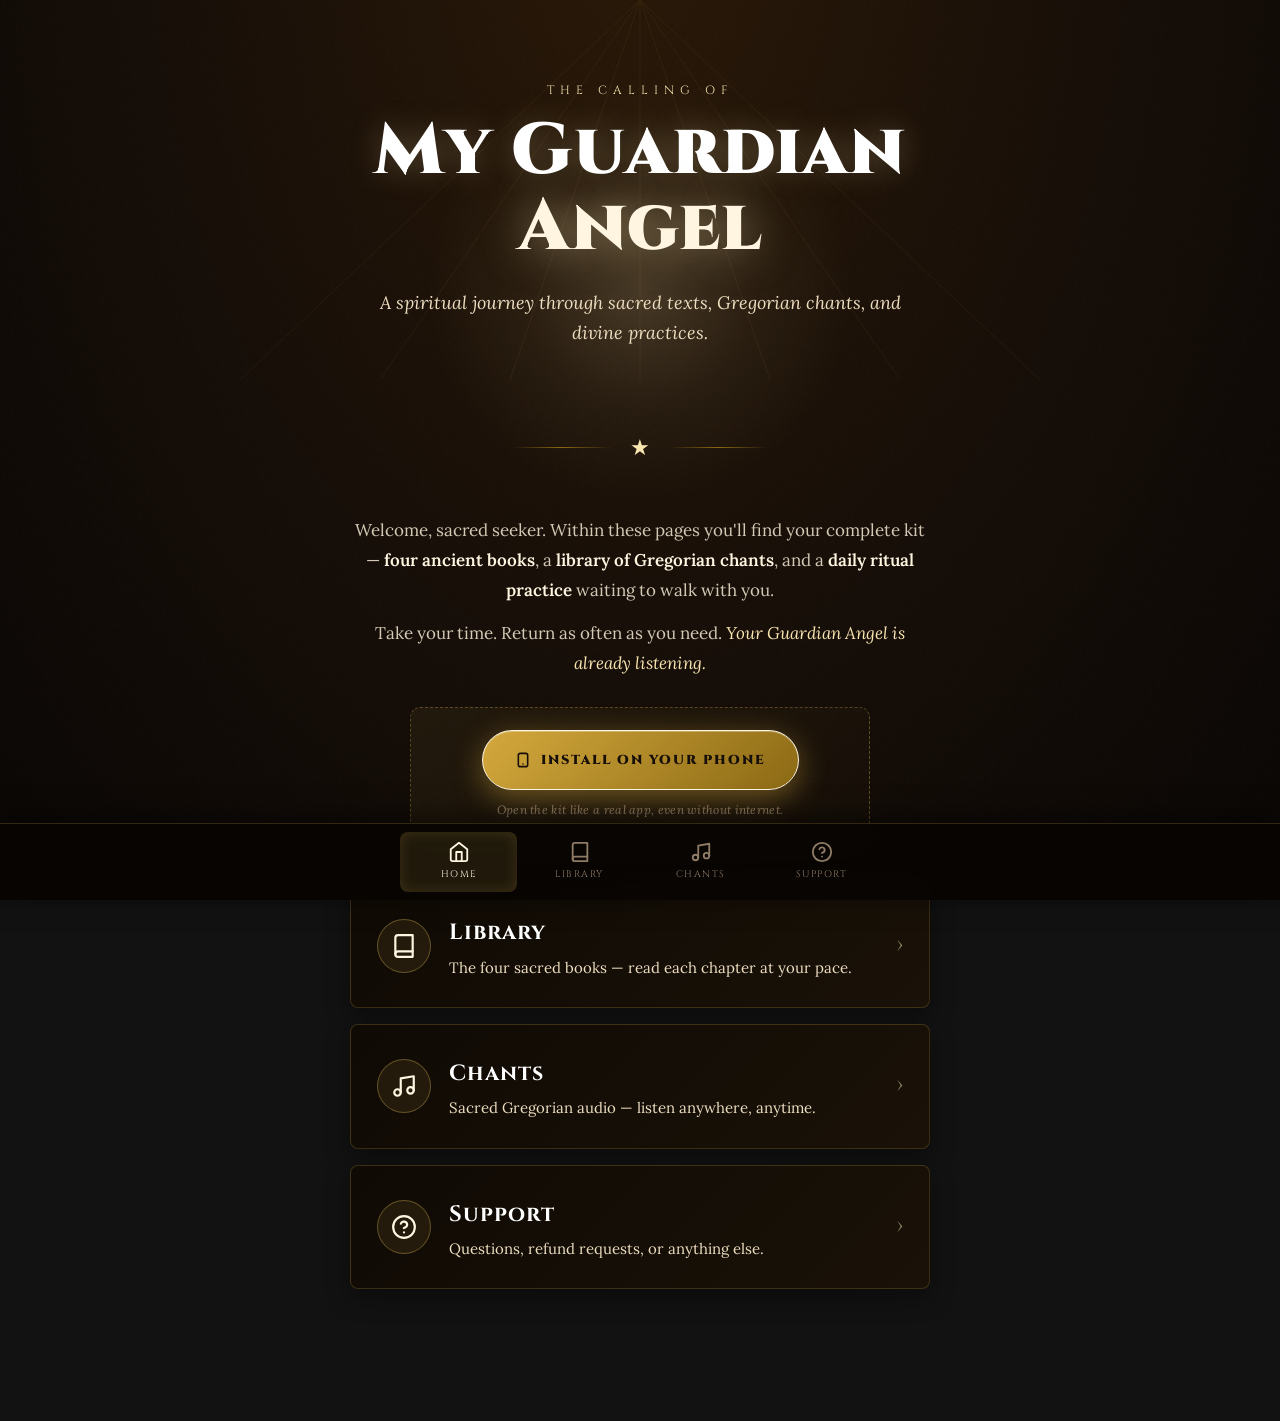
==== commit 26acf6a2: "Add files via upload" ====
--- a/index.html
+++ b/index.html
@@ -9,6 +9,8 @@
 <meta name="apple-mobile-web-app-status-bar-style" content="black-translucent">
 <meta name="apple-mobile-web-app-title" content="My Angel">
 <link rel="manifest" href="manifest.json">
+<link rel="apple-touch-icon" href="apple-touch-icon.png">
+<link rel="icon" type="image/png" sizes="32x32" href="favicon-32.png">
 <title>The Calling of My Angel — A spiritual journey</title>
 <meta property="og:title" content="The Calling of My Angel">
 <meta property="og:description" content="A spiritual journey through sacred texts, Gregorian chants, and divine practices.">
@@ -45,61 +47,119 @@
 
   <div class="star-divider"><span>★</span></div>
 
+  <!-- BRIEFING -->
+  <section class="briefing">
+    <p>
+      Welcome, sacred seeker. Within these pages you'll find your complete kit —
+      <strong>four ancient books</strong>, a <strong>library of Gregorian chants</strong>,
+      and a <strong>daily ritual practice</strong> waiting to walk with you.
+    </p>
+    <p>
+      Take your time. Return as often as you need.
+      <em>Your Guardian Angel is already listening.</em>
+    </p>
+  </section>
+
+  <!-- INSTALL APP — hidden when running as PWA -->
+  <section class="install-cta" id="installCta">
+    <a class="download-btn" href="app/index.html">
+      <svg viewBox="0 0 24 24" fill="none" stroke="currentColor" stroke-width="2.4" stroke-linecap="round" stroke-linejoin="round"><rect x="5" y="2" width="14" height="20" rx="3"/><line x1="12" y1="18" x2="12.01" y2="18"/></svg>
+      Install on Your Phone
+    </a>
+    <p class="install-cta-note">Open the kit like a real app, even without internet.</p>
+  </section>
+
+  <!-- 3 MAIN HUB CARDS -->
   <section class="home-cards">
-    <a class="home-card" href="calling/index.html">
+    <a class="home-card home-card-hero" href="library/index.html">
       <span class="home-card-icon">
-        <svg viewBox="0 0 24 24" fill="none" stroke="currentColor" stroke-width="2" stroke-linecap="round" stroke-linejoin="round"><path d="M20.84 4.61a5.5 5.5 0 0 0-7.78 0L12 5.67l-1.06-1.06a5.5 5.5 0 0 0-7.78 7.78l1.06 1.06L12 21.23l7.78-7.78 1.06-1.06a5.5 5.5 0 0 0 0-7.78z"/></svg>
+        <svg viewBox="0 0 24 24" fill="none" stroke="currentColor" stroke-width="2" stroke-linecap="round" stroke-linejoin="round"><path d="M4 19.5A2.5 2.5 0 0 1 6.5 17H20"/><path d="M6.5 2H20v20H6.5A2.5 2.5 0 0 1 4 19.5v-15A2.5 2.5 0 0 1 6.5 2z"/></svg>
       </span>
       <div class="home-card-body">
-        <h2 class="home-card-title">The Calling of My Angel</h2>
-        <p class="home-card-desc">A guide to connecting with your Guardian Angel</p>
+        <h2 class="home-card-title">Library</h2>
+        <p class="home-card-desc">The four sacred books — read each chapter at your pace.</p>
       </div>
+      <span class="home-card-arrow">›</span>
     </a>
 
-    <a class="home-card" href="chants/index.html">
+    <a class="home-card home-card-hero" href="chants/index.html">
       <span class="home-card-icon">
         <svg viewBox="0 0 24 24" fill="none" stroke="currentColor" stroke-width="2" stroke-linecap="round" stroke-linejoin="round"><path d="M9 18V5l12-2v13"/><circle cx="6" cy="18" r="3"/><circle cx="18" cy="16" r="3"/></svg>
       </span>
       <div class="home-card-body">
-        <h2 class="home-card-title">The Sacred Chants</h2>
-        <p class="home-card-desc">How to listen to sacred Gregorian chants</p>
+        <h2 class="home-card-title">Chants</h2>
+        <p class="home-card-desc">Sacred Gregorian audio — listen anywhere, anytime.</p>
       </div>
+      <span class="home-card-arrow">›</span>
     </a>
 
-    <a class="home-card" href="revelation/index.html">
+    <a class="home-card home-card-hero" href="support/index.html">
       <span class="home-card-icon">
-        <svg viewBox="0 0 24 24" fill="none" stroke="currentColor" stroke-width="2" stroke-linecap="round" stroke-linejoin="round"><path d="M12 3l1.9 5.9H20l-5 3.6 1.9 5.9L12 14.8 6.1 18.4 8 12.5 3 8.9h6.1z"/></svg>
+        <svg viewBox="0 0 24 24" fill="none" stroke="currentColor" stroke-width="2" stroke-linecap="round" stroke-linejoin="round"><circle cx="12" cy="12" r="10"/><path d="M9.09 9a3 3 0 0 1 5.83 1c0 2-3 3-3 3"/><line x1="12" y1="17" x2="12.01" y2="17"/></svg>
       </span>
       <div class="home-card-body">
-        <h2 class="home-card-title">The Dead Sea Revelation</h2>
-        <p class="home-card-desc">Revelations from the desert and eternal wisdom</p>
+        <h2 class="home-card-title">Support</h2>
+        <p class="home-card-desc">Questions, refund requests, or anything else.</p>
       </div>
-    </a>
-
-    <a class="home-card" href="ritual/index.html">
-      <span class="home-card-icon">
-        <svg viewBox="0 0 24 24" fill="none" stroke="currentColor" stroke-width="2" stroke-linecap="round" stroke-linejoin="round"><path d="M4 19.5A2.5 2.5 0 0 1 6.5 17H20"/><path d="M6.5 2H20v20H6.5A2.5 2.5 0 0 1 4 19.5v-15A2.5 2.5 0 0 1 6.5 2z"/></svg>
-      </span>
-      <div class="home-card-body">
-        <h2 class="home-card-title">Divine Body Ritual</h2>
-        <p class="home-card-desc">Transformative practices for the sacred body</p>
-      </div>
+      <span class="home-card-arrow">›</span>
     </a>
   </section>
 
-  <section class="download-section">
-    <div class="download-stack">
-      <a class="download-btn" href="https://drive.google.com/drive/folders/1VVO3sW27-1pUgzj5XWC8TYDDHEXFvL3P?usp=sharing" target="_blank" rel="noopener">
-        <svg viewBox="0 0 24 24" fill="none" stroke="currentColor" stroke-width="2.4" stroke-linecap="round" stroke-linejoin="round"><path d="M21 15v4a2 2 0 0 1-2 2H5a2 2 0 0 1-2-2v-4"/><polyline points="7 10 12 15 17 10"/><line x1="12" y1="15" x2="12" y2="3"/></svg>
-        Download all content
-      </a>
-      <a class="download-btn download-btn-secondary" href="app/index.html">
-        <svg viewBox="0 0 24 24" fill="none" stroke="currentColor" stroke-width="2.4" stroke-linecap="round" stroke-linejoin="round"><rect x="5" y="2" width="14" height="20" rx="3"/><line x1="12" y1="18" x2="12.01" y2="18"/></svg>
-        Install on Your Phone
-      </a>
-    </div>
-  </section>
 </main>
+
+<style>
+  .briefing {
+    max-width: 580px; margin: 0 auto 28px;
+    text-align: center;
+    font-family: 'Lora', Georgia, serif;
+    font-size: clamp(15px, 2vw, 17px);
+    line-height: 1.75;
+    color: #D4C9B5;
+  }
+  .briefing p { margin-bottom: 14px; }
+  .briefing p:last-child { margin-bottom: 0; }
+  .briefing strong { color: var(--gold-light); font-weight: 600; }
+  .briefing em { color: var(--gold); font-style: italic; }
+
+  .install-cta {
+    max-width: 460px; margin: 0 auto 40px;
+    text-align: center;
+    padding: 22px 18px;
+    background: linear-gradient(135deg, rgba(201,168,76,0.08), rgba(201,168,76,0.02));
+    border: 1px dashed rgba(201,168,76,0.35);
+    border-radius: 10px;
+  }
+  .install-cta .download-btn { margin-bottom: 10px; }
+  .install-cta-note {
+    font-size: 12px; color: #8E7C66; font-style: italic;
+    letter-spacing: 0.3px;
+  }
+  body.is-pwa .install-cta { display: none; }
+
+  /* Bigger hero cards for the 3 hub items */
+  .home-card-hero { padding: 28px 26px; align-items: center; }
+  .home-card-hero .home-card-icon { width: 54px; height: 54px; flex-basis: 54px; }
+  .home-card-hero .home-card-icon svg { width: 26px; height: 26px; }
+  .home-card-hero .home-card-title { font-size: 22px; margin-bottom: 4px; }
+  .home-card-hero .home-card-desc { font-size: 15px; }
+  .home-card-arrow {
+    font-family: 'Cinzel', serif; font-size: 26px;
+    color: var(--gold); opacity: 0.55;
+    margin-left: auto; padding-left: 10px;
+    transition: transform 0.2s, opacity 0.2s;
+  }
+  .home-card-hero:hover .home-card-arrow { transform: translateX(4px); opacity: 1; }
+</style>
+
+<script>
+  // Hide "Install on Your Phone" if already running as PWA / standalone
+  (function() {
+    if (window.matchMedia('(display-mode: standalone)').matches
+        || window.navigator.standalone === true) {
+      document.body.classList.add('is-pwa');
+    }
+  })();
+</script>
 
 <nav class="bottom-nav" aria-label="Primary">
   <div class="bottom-nav-inner">
@@ -107,21 +167,13 @@
       <svg viewBox="0 0 24 24" fill="none" stroke="currentColor" stroke-width="2" stroke-linecap="round" stroke-linejoin="round"><path d="M3 9l9-7 9 7v11a2 2 0 0 1-2 2H5a2 2 0 0 1-2-2z"/><polyline points="9 22 9 12 15 12 15 22"/></svg>
       Home
     </a>
-    <a class="nav-item" href="calling/index.html">
-      <svg viewBox="0 0 24 24" fill="none" stroke="currentColor" stroke-width="2" stroke-linecap="round" stroke-linejoin="round"><path d="M20.84 4.61a5.5 5.5 0 0 0-7.78 0L12 5.67l-1.06-1.06a5.5 5.5 0 0 0-7.78 7.78l1.06 1.06L12 21.23l7.78-7.78 1.06-1.06a5.5 5.5 0 0 0 0-7.78z"/></svg>
-      Calling
+    <a class="nav-item" href="library/index.html">
+      <svg viewBox="0 0 24 24" fill="none" stroke="currentColor" stroke-width="2" stroke-linecap="round" stroke-linejoin="round"><path d="M4 19.5A2.5 2.5 0 0 1 6.5 17H20"/><path d="M6.5 2H20v20H6.5A2.5 2.5 0 0 1 4 19.5v-15A2.5 2.5 0 0 1 6.5 2z"/></svg>
+      Library
     </a>
     <a class="nav-item" href="chants/index.html">
       <svg viewBox="0 0 24 24" fill="none" stroke="currentColor" stroke-width="2" stroke-linecap="round" stroke-linejoin="round"><path d="M9 18V5l12-2v13"/><circle cx="6" cy="18" r="3"/><circle cx="18" cy="16" r="3"/></svg>
       Chants
-    </a>
-    <a class="nav-item" href="revelation/index.html">
-      <svg viewBox="0 0 24 24" fill="none" stroke="currentColor" stroke-width="2" stroke-linecap="round" stroke-linejoin="round"><path d="M12 3l1.9 5.9H20l-5 3.6 1.9 5.9L12 14.8 6.1 18.4 8 12.5 3 8.9h6.1z"/></svg>
-      Revelation
-    </a>
-    <a class="nav-item" href="ritual/index.html">
-      <svg viewBox="0 0 24 24" fill="none" stroke="currentColor" stroke-width="2" stroke-linecap="round" stroke-linejoin="round"><path d="M4 19.5A2.5 2.5 0 0 1 6.5 17H20"/><path d="M6.5 2H20v20H6.5A2.5 2.5 0 0 1 4 19.5v-15A2.5 2.5 0 0 1 6.5 2z"/></svg>
-      Ritual
     </a>
     <a class="nav-item" href="support/index.html">
       <svg viewBox="0 0 24 24" fill="none" stroke="currentColor" stroke-width="2" stroke-linecap="round" stroke-linejoin="round"><circle cx="12" cy="12" r="10"/><path d="M9.09 9a3 3 0 0 1 5.83 1c0 2-3 3-3 3"/><line x1="12" y1="17" x2="12.01" y2="17"/></svg>
--- a/css/style.css
+++ b/css/style.css
@@ -424,8 +424,8 @@
   padding: 8px 6px max(8px, env(safe-area-inset-bottom));
 }
 .bottom-nav-inner {
-  max-width: 640px; margin: 0 auto;
-  display: grid; grid-template-columns: repeat(6, 1fr); gap: 2px;
+  max-width: 480px; margin: 0 auto;
+  display: grid; grid-template-columns: repeat(4, 1fr); gap: 4px;
 }
 .nav-item {
   display: flex; flex-direction: column; align-items: center; gap: 4px;
@@ -484,3 +484,104 @@
   *, *::before, *::after { animation-duration: 0.01ms !important; animation-iteration-count: 1 !important; transition-duration: 0.01ms !important; }
   .dust { display: none; }
 }
+
+/* ============== PDF ACCESS BUTTONS (top of each module page) ============== */
+.pdf-actions {
+  display: flex; gap: 12px; flex-wrap: wrap;
+  justify-content: center; align-items: center;
+  max-width: 560px; margin: 0 auto 40px;
+}
+.pdf-btn {
+  display: inline-flex; align-items: center; justify-content: center; gap: 10px;
+  padding: 16px 28px;
+  background: linear-gradient(135deg, #D4A93D 0%, #8B6914 100%);
+  color: #160E08;
+  font-family: 'Cinzel', serif; font-size: 13px; font-weight: 900; letter-spacing: 2px;
+  text-transform: uppercase; text-decoration: none;
+  border-radius: 40px; border: 1px solid var(--gold-light);
+  box-shadow: 0 8px 24px rgba(212,169,61,0.4), inset 0 1px 0 rgba(255,255,255,0.35);
+  cursor: pointer; flex: 1; min-width: 200px; max-width: 280px;
+  transition: transform 0.2s, box-shadow 0.2s;
+}
+.pdf-btn:hover { transform: translateY(-2px); box-shadow: 0 12px 32px rgba(212,169,61,0.55); }
+.pdf-btn svg { width: 18px; height: 18px; }
+.pdf-btn-secondary {
+  background: transparent; color: var(--gold);
+  border: 1px solid var(--gold-dark);
+  box-shadow: none;
+}
+.pdf-btn-secondary:hover {
+  background: rgba(201,168,76,0.08);
+  color: var(--gold-light); border-color: var(--gold-light);
+  box-shadow: 0 6px 18px rgba(0,0,0,0.4);
+}
+
+/* ============== PDF MODAL (fullscreen viewer) ============== */
+.pdf-modal {
+  position: fixed; inset: 0; z-index: 9999;
+  background: rgba(0,0,0,0.92);
+  display: none;
+  flex-direction: column;
+  animation: pdfFadeIn 0.25s ease;
+}
+.pdf-modal.active { display: flex; }
+@keyframes pdfFadeIn { from { opacity: 0; } to { opacity: 1; } }
+
+.pdf-modal-header {
+  display: flex; align-items: center; justify-content: space-between;
+  padding: 14px 18px;
+  background: linear-gradient(135deg, #0F0A04 0%, #1A1208 100%);
+  border-bottom: 1px solid rgba(201,168,76,0.3);
+  flex-shrink: 0;
+}
+.pdf-modal-title {
+  font-family: 'Cinzel', serif; font-size: 14px; letter-spacing: 1.5px;
+  color: var(--gold-light); font-weight: 700;
+  text-transform: uppercase;
+  flex: 1; padding-right: 12px;
+  white-space: nowrap; overflow: hidden; text-overflow: ellipsis;
+}
+.pdf-modal-close {
+  background: transparent; border: 1px solid rgba(201,168,76,0.4);
+  color: var(--gold); width: 38px; height: 38px;
+  border-radius: 50%; cursor: pointer;
+  display: flex; align-items: center; justify-content: center;
+  transition: all 0.2s; flex-shrink: 0;
+}
+.pdf-modal-close:hover { border-color: var(--gold-light); color: var(--gold-light); background: rgba(201,168,76,0.1); }
+.pdf-modal-close svg { width: 18px; height: 18px; }
+
+.pdf-modal-body {
+  flex: 1;
+  background: #1A1208;
+  overflow: hidden;
+  position: relative;
+}
+.pdf-modal-iframe {
+  width: 100%; height: 100%;
+  border: none;
+  display: block;
+}
+.pdf-modal-fallback {
+  position: absolute; inset: 0;
+  display: flex; flex-direction: column; align-items: center; justify-content: center;
+  padding: 24px; text-align: center;
+  color: var(--cream); pointer-events: none;
+  opacity: 0;
+}
+.pdf-modal-fallback.show { opacity: 1; pointer-events: auto; }
+.pdf-modal-fallback h3 {
+  font-family: 'Cinzel', serif; font-size: 18px; color: var(--gold-light);
+  margin-bottom: 14px;
+}
+.pdf-modal-fallback p { font-size: 14px; color: var(--muted); margin-bottom: 20px; max-width: 380px; }
+.pdf-modal-fallback a {
+  display: inline-block; padding: 14px 28px;
+  background: linear-gradient(135deg, #D4A93D 0%, #8B6914 100%);
+  color: #160E08; font-family: 'Cinzel', serif;
+  font-size: 13px; font-weight: 900; letter-spacing: 2px;
+  text-transform: uppercase; text-decoration: none;
+  border-radius: 40px;
+}
+
+body.pdf-modal-open { overflow: hidden; }
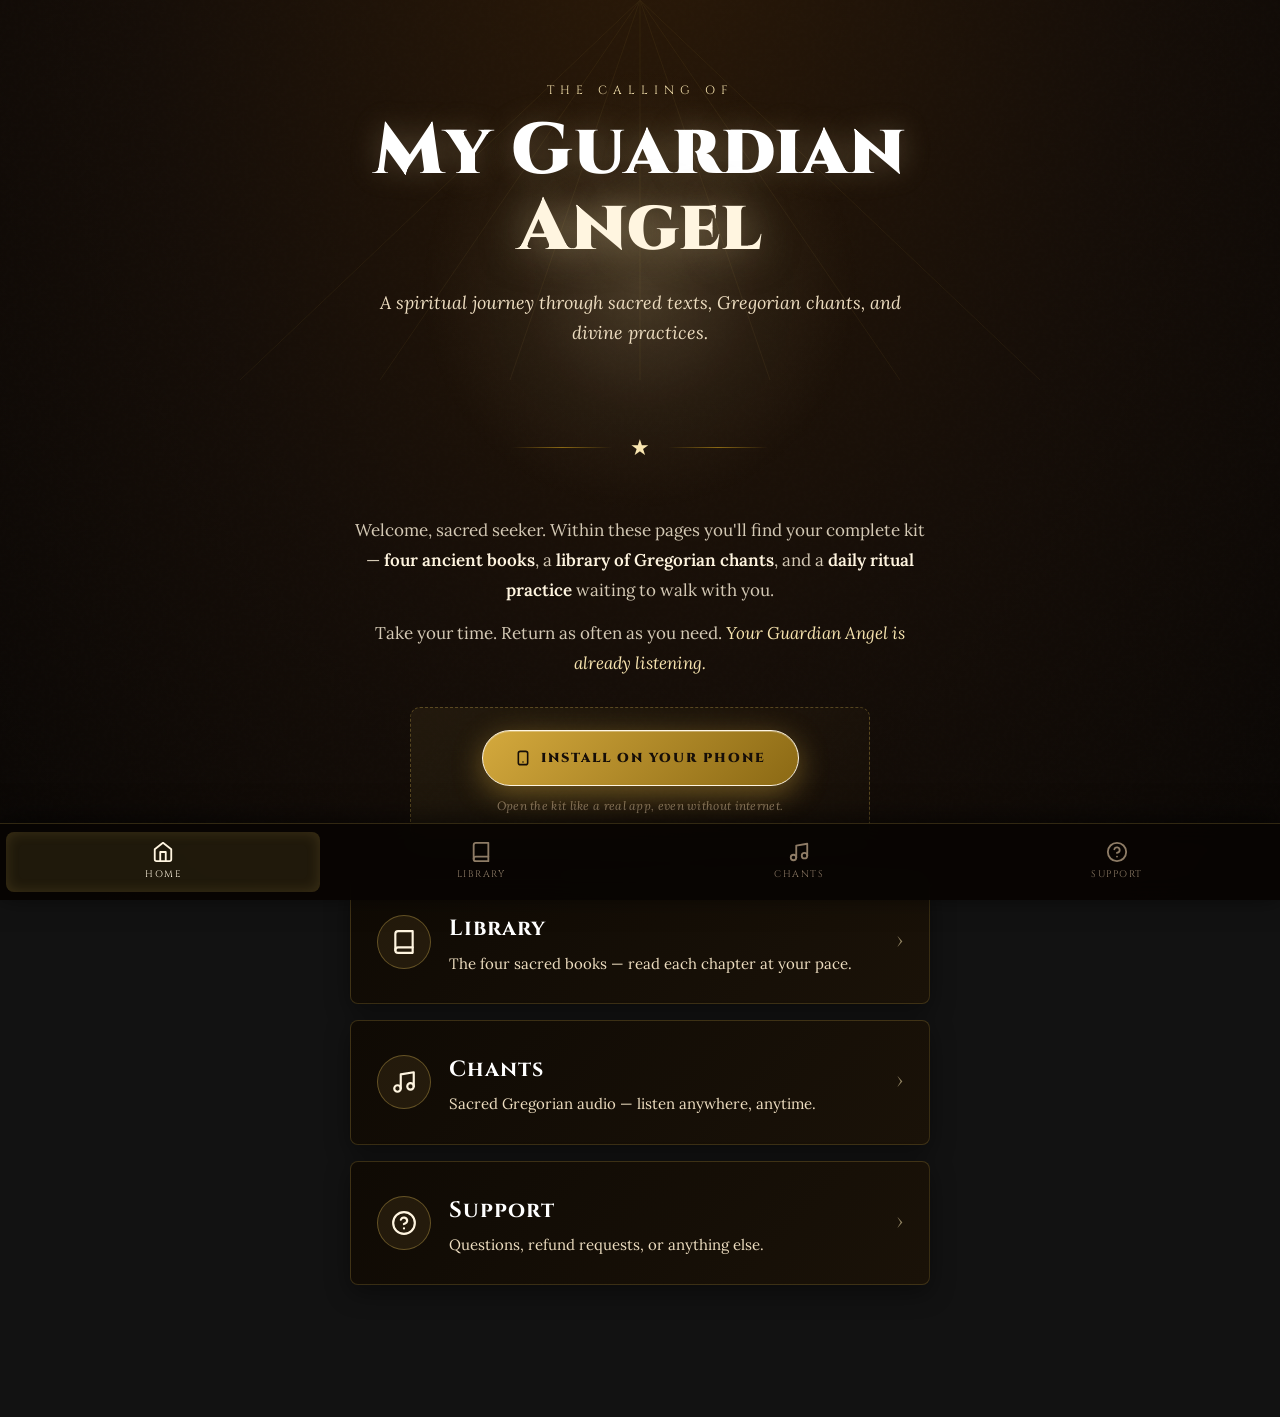
==== commit 66ad4f35: "Add files via upload" ====
--- a/index.html
+++ b/index.html
@@ -1,186 +1,231 @@
-<!DOCTYPE html>
-<html lang="en">
-<head>
-<meta charset="UTF-8">
-<meta name="viewport" content="width=device-width, initial-scale=1.0">
-<meta name="color-scheme" content="dark">
-<meta name="theme-color" content="#160E08">
-<meta name="apple-mobile-web-app-capable" content="yes">
-<meta name="apple-mobile-web-app-status-bar-style" content="black-translucent">
-<meta name="apple-mobile-web-app-title" content="My Angel">
-<link rel="manifest" href="manifest.json">
-<link rel="apple-touch-icon" href="apple-touch-icon.png">
-<link rel="icon" type="image/png" sizes="32x32" href="favicon-32.png">
-<title>The Calling of My Angel — A spiritual journey</title>
-<meta property="og:title" content="The Calling of My Angel">
-<meta property="og:description" content="A spiritual journey through sacred texts, Gregorian chants, and divine practices.">
-<link rel="preconnect" href="https://fonts.googleapis.com">
-<link rel="preconnect" href="https://fonts.gstatic.com" crossorigin>
-<link href="https://fonts.googleapis.com/css2?family=Cinzel:wght@700;900&family=Lora:ital,wght@0,400;0,600;1,400&display=swap" rel="stylesheet">
-<link rel="stylesheet" href="css/style.css">
-</head>
-<body>
-
-<div class="dust" aria-hidden="true">
-  <span></span><span></span><span></span><span></span><span></span><span></span>
-  <span></span><span></span><span></span><span></span><span></span><span></span>
-</div>
-
-<svg class="rays" viewBox="0 0 800 380" xmlns="http://www.w3.org/2000/svg">
-  <g transform="translate(400,0)">
-    <line x1="0" y1="0" x2="-400" y2="380" stroke="#C9A84C" stroke-width="1"/>
-    <line x1="0" y1="0" x2="-260" y2="380" stroke="#C9A84C" stroke-width="1"/>
-    <line x1="0" y1="0" x2="-130" y2="380" stroke="#C9A84C" stroke-width="1"/>
-    <line x1="0" y1="0" x2="0"    y2="380" stroke="#C9A84C" stroke-width="1"/>
-    <line x1="0" y1="0" x2="130"  y2="380" stroke="#C9A84C" stroke-width="1"/>
-    <line x1="0" y1="0" x2="260"  y2="380" stroke="#C9A84C" stroke-width="1"/>
-    <line x1="0" y1="0" x2="400"  y2="380" stroke="#C9A84C" stroke-width="1"/>
-  </g>
-</svg>
-
-<main class="shell">
-  <header class="page-header">
-    <p class="page-eyebrow">The Calling of</p>
-    <h1 class="page-title">My Guardian <span class="accent">Angel</span></h1>
-    <p class="page-sub">A spiritual journey through sacred texts, Gregorian chants, and divine practices.</p>
-  </header>
-
-  <div class="star-divider"><span>★</span></div>
-
-  <!-- BRIEFING -->
-  <section class="briefing">
-    <p>
-      Welcome, sacred seeker. Within these pages you'll find your complete kit —
-      <strong>four ancient books</strong>, a <strong>library of Gregorian chants</strong>,
-      and a <strong>daily ritual practice</strong> waiting to walk with you.
-    </p>
-    <p>
-      Take your time. Return as often as you need.
-      <em>Your Guardian Angel is already listening.</em>
-    </p>
-  </section>
-
-  <!-- INSTALL APP — hidden when running as PWA -->
-  <section class="install-cta" id="installCta">
-    <a class="download-btn" href="app/index.html">
-      <svg viewBox="0 0 24 24" fill="none" stroke="currentColor" stroke-width="2.4" stroke-linecap="round" stroke-linejoin="round"><rect x="5" y="2" width="14" height="20" rx="3"/><line x1="12" y1="18" x2="12.01" y2="18"/></svg>
-      Install on Your Phone
-    </a>
-    <p class="install-cta-note">Open the kit like a real app, even without internet.</p>
-  </section>
-
-  <!-- 3 MAIN HUB CARDS -->
-  <section class="home-cards">
-    <a class="home-card home-card-hero" href="library/index.html">
-      <span class="home-card-icon">
-        <svg viewBox="0 0 24 24" fill="none" stroke="currentColor" stroke-width="2" stroke-linecap="round" stroke-linejoin="round"><path d="M4 19.5A2.5 2.5 0 0 1 6.5 17H20"/><path d="M6.5 2H20v20H6.5A2.5 2.5 0 0 1 4 19.5v-15A2.5 2.5 0 0 1 6.5 2z"/></svg>
-      </span>
-      <div class="home-card-body">
-        <h2 class="home-card-title">Library</h2>
-        <p class="home-card-desc">The four sacred books — read each chapter at your pace.</p>
-      </div>
-      <span class="home-card-arrow">›</span>
-    </a>
-
-    <a class="home-card home-card-hero" href="chants/index.html">
-      <span class="home-card-icon">
-        <svg viewBox="0 0 24 24" fill="none" stroke="currentColor" stroke-width="2" stroke-linecap="round" stroke-linejoin="round"><path d="M9 18V5l12-2v13"/><circle cx="6" cy="18" r="3"/><circle cx="18" cy="16" r="3"/></svg>
-      </span>
-      <div class="home-card-body">
-        <h2 class="home-card-title">Chants</h2>
-        <p class="home-card-desc">Sacred Gregorian audio — listen anywhere, anytime.</p>
-      </div>
-      <span class="home-card-arrow">›</span>
-    </a>
-
-    <a class="home-card home-card-hero" href="support/index.html">
-      <span class="home-card-icon">
-        <svg viewBox="0 0 24 24" fill="none" stroke="currentColor" stroke-width="2" stroke-linecap="round" stroke-linejoin="round"><circle cx="12" cy="12" r="10"/><path d="M9.09 9a3 3 0 0 1 5.83 1c0 2-3 3-3 3"/><line x1="12" y1="17" x2="12.01" y2="17"/></svg>
-      </span>
-      <div class="home-card-body">
-        <h2 class="home-card-title">Support</h2>
-        <p class="home-card-desc">Questions, refund requests, or anything else.</p>
-      </div>
-      <span class="home-card-arrow">›</span>
-    </a>
-  </section>
-
-</main>
-
-<style>
-  .briefing {
-    max-width: 580px; margin: 0 auto 28px;
-    text-align: center;
-    font-family: 'Lora', Georgia, serif;
-    font-size: clamp(15px, 2vw, 17px);
-    line-height: 1.75;
-    color: #D4C9B5;
-  }
-  .briefing p { margin-bottom: 14px; }
-  .briefing p:last-child { margin-bottom: 0; }
-  .briefing strong { color: var(--gold-light); font-weight: 600; }
-  .briefing em { color: var(--gold); font-style: italic; }
-
-  .install-cta {
-    max-width: 460px; margin: 0 auto 40px;
-    text-align: center;
-    padding: 22px 18px;
-    background: linear-gradient(135deg, rgba(201,168,76,0.08), rgba(201,168,76,0.02));
-    border: 1px dashed rgba(201,168,76,0.35);
-    border-radius: 10px;
-  }
-  .install-cta .download-btn { margin-bottom: 10px; }
-  .install-cta-note {
-    font-size: 12px; color: #8E7C66; font-style: italic;
-    letter-spacing: 0.3px;
-  }
-  body.is-pwa .install-cta { display: none; }
-
-  /* Bigger hero cards for the 3 hub items */
-  .home-card-hero { padding: 28px 26px; align-items: center; }
-  .home-card-hero .home-card-icon { width: 54px; height: 54px; flex-basis: 54px; }
-  .home-card-hero .home-card-icon svg { width: 26px; height: 26px; }
-  .home-card-hero .home-card-title { font-size: 22px; margin-bottom: 4px; }
-  .home-card-hero .home-card-desc { font-size: 15px; }
-  .home-card-arrow {
-    font-family: 'Cinzel', serif; font-size: 26px;
-    color: var(--gold); opacity: 0.55;
-    margin-left: auto; padding-left: 10px;
-    transition: transform 0.2s, opacity 0.2s;
-  }
-  .home-card-hero:hover .home-card-arrow { transform: translateX(4px); opacity: 1; }
-</style>
-
-<script>
-  // Hide "Install on Your Phone" if already running as PWA / standalone
-  (function() {
-    if (window.matchMedia('(display-mode: standalone)').matches
-        || window.navigator.standalone === true) {
-      document.body.classList.add('is-pwa');
-    }
-  })();
-</script>
-
-<nav class="bottom-nav" aria-label="Primary">
-  <div class="bottom-nav-inner">
-    <a class="nav-item active" href="index.html">
-      <svg viewBox="0 0 24 24" fill="none" stroke="currentColor" stroke-width="2" stroke-linecap="round" stroke-linejoin="round"><path d="M3 9l9-7 9 7v11a2 2 0 0 1-2 2H5a2 2 0 0 1-2-2z"/><polyline points="9 22 9 12 15 12 15 22"/></svg>
-      Home
-    </a>
-    <a class="nav-item" href="library/index.html">
-      <svg viewBox="0 0 24 24" fill="none" stroke="currentColor" stroke-width="2" stroke-linecap="round" stroke-linejoin="round"><path d="M4 19.5A2.5 2.5 0 0 1 6.5 17H20"/><path d="M6.5 2H20v20H6.5A2.5 2.5 0 0 1 4 19.5v-15A2.5 2.5 0 0 1 6.5 2z"/></svg>
-      Library
-    </a>
-    <a class="nav-item" href="chants/index.html">
-      <svg viewBox="0 0 24 24" fill="none" stroke="currentColor" stroke-width="2" stroke-linecap="round" stroke-linejoin="round"><path d="M9 18V5l12-2v13"/><circle cx="6" cy="18" r="3"/><circle cx="18" cy="16" r="3"/></svg>
-      Chants
-    </a>
-    <a class="nav-item" href="support/index.html">
-      <svg viewBox="0 0 24 24" fill="none" stroke="currentColor" stroke-width="2" stroke-linecap="round" stroke-linejoin="round"><circle cx="12" cy="12" r="10"/><path d="M9.09 9a3 3 0 0 1 5.83 1c0 2-3 3-3 3"/><line x1="12" y1="17" x2="12.01" y2="17"/></svg>
-      Support
-    </a>
-  </div>
-</nav>
-
-</body>
-</html>
+<!DOCTYPE html>
+<html lang="en">
+<head>
+<meta charset="UTF-8">
+<meta name="viewport" content="width=device-width, initial-scale=1.0">
+<meta name="color-scheme" content="dark">
+<meta name="theme-color" content="#160E08">
+<meta name="apple-mobile-web-app-capable" content="yes">
+<meta name="apple-mobile-web-app-status-bar-style" content="black-translucent">
+<meta name="apple-mobile-web-app-title" content="My Angel">
+<link rel="manifest" href="manifest.json">
+<link rel="apple-touch-icon" href="apple-touch-icon.png">
+<link rel="icon" type="image/png" sizes="32x32" href="favicon-32.png">
+<title>The Calling of My Angel — A spiritual journey</title>
+<meta property="og:title" content="The Calling of My Angel">
+<meta property="og:description" content="A spiritual journey through sacred texts, Gregorian chants, and divine practices.">
+<link rel="preconnect" href="https://fonts.googleapis.com">
+<link rel="preconnect" href="https://fonts.gstatic.com" crossorigin>
+<link href="https://fonts.googleapis.com/css2?family=Cinzel:wght@700;900&family=Lora:ital,wght@0,400;0,600;1,400&display=swap" rel="stylesheet">
+<link rel="stylesheet" href="css/style.css">
+</head>
+<body>
+
+<div class="dust" aria-hidden="true">
+  <span></span><span></span><span></span><span></span><span></span><span></span>
+  <span></span><span></span><span></span><span></span><span></span><span></span>
+</div>
+
+<svg class="rays" viewBox="0 0 800 380" xmlns="http://www.w3.org/2000/svg">
+  <g transform="translate(400,0)">
+    <line x1="0" y1="0" x2="-400" y2="380" stroke="#C9A84C" stroke-width="1"/>
+    <line x1="0" y1="0" x2="-260" y2="380" stroke="#C9A84C" stroke-width="1"/>
+    <line x1="0" y1="0" x2="-130" y2="380" stroke="#C9A84C" stroke-width="1"/>
+    <line x1="0" y1="0" x2="0"    y2="380" stroke="#C9A84C" stroke-width="1"/>
+    <line x1="0" y1="0" x2="130"  y2="380" stroke="#C9A84C" stroke-width="1"/>
+    <line x1="0" y1="0" x2="260"  y2="380" stroke="#C9A84C" stroke-width="1"/>
+    <line x1="0" y1="0" x2="400"  y2="380" stroke="#C9A84C" stroke-width="1"/>
+  </g>
+</svg>
+
+<main class="shell">
+  <header class="page-header">
+    <p class="page-eyebrow">The Calling of</p>
+    <h1 class="page-title">My Guardian <span class="accent">Angel</span></h1>
+    <p class="page-sub">A spiritual journey through sacred texts, Gregorian chants, and divine practices.</p>
+  </header>
+
+  <div class="star-divider"><span>★</span></div>
+
+  <!-- BRIEFING -->
+  <section class="briefing">
+    <p>
+      Welcome, sacred seeker. Within these pages you'll find your complete kit —
+      <strong>four ancient books</strong>, a <strong>library of Gregorian chants</strong>,
+      and a <strong>daily ritual practice</strong> waiting to walk with you.
+    </p>
+    <p>
+      Take your time. Return as often as you need.
+      <em>Your Guardian Angel is already listening.</em>
+    </p>
+  </section>
+
+  <!-- INSTALL APP — hidden when running as PWA -->
+  <section class="install-cta" id="installCta">
+    <button class="download-btn" id="installBtn" type="button">
+      <svg width="18" height="18" viewBox="0 0 24 24" fill="none" stroke="currentColor" stroke-width="2.4" stroke-linecap="round" stroke-linejoin="round"><rect x="5" y="2" width="14" height="20" rx="3"/><line x1="12" y1="18" x2="12.01" y2="18"/></svg>
+      Install on Your Phone
+    </button>
+    <p class="install-cta-note" id="installNote">Open the kit like a real app, even without internet.</p>
+  </section>
+
+  <!-- 3 MAIN HUB CARDS -->
+  <section class="home-cards">
+    <a class="home-card home-card-hero" href="library/index.html">
+      <span class="home-card-icon">
+        <svg viewBox="0 0 24 24" fill="none" stroke="currentColor" stroke-width="2" stroke-linecap="round" stroke-linejoin="round"><path d="M4 19.5A2.5 2.5 0 0 1 6.5 17H20"/><path d="M6.5 2H20v20H6.5A2.5 2.5 0 0 1 4 19.5v-15A2.5 2.5 0 0 1 6.5 2z"/></svg>
+      </span>
+      <div class="home-card-body">
+        <h2 class="home-card-title">Library</h2>
+        <p class="home-card-desc">The four sacred books — read each chapter at your pace.</p>
+      </div>
+      <span class="home-card-arrow">›</span>
+    </a>
+
+    <a class="home-card home-card-hero" href="chants/index.html">
+      <span class="home-card-icon">
+        <svg viewBox="0 0 24 24" fill="none" stroke="currentColor" stroke-width="2" stroke-linecap="round" stroke-linejoin="round"><path d="M9 18V5l12-2v13"/><circle cx="6" cy="18" r="3"/><circle cx="18" cy="16" r="3"/></svg>
+      </span>
+      <div class="home-card-body">
+        <h2 class="home-card-title">Chants</h2>
+        <p class="home-card-desc">Sacred Gregorian audio — listen anywhere, anytime.</p>
+      </div>
+      <span class="home-card-arrow">›</span>
+    </a>
+
+    <a class="home-card home-card-hero" href="support/index.html">
+      <span class="home-card-icon">
+        <svg viewBox="0 0 24 24" fill="none" stroke="currentColor" stroke-width="2" stroke-linecap="round" stroke-linejoin="round"><circle cx="12" cy="12" r="10"/><path d="M9.09 9a3 3 0 0 1 5.83 1c0 2-3 3-3 3"/><line x1="12" y1="17" x2="12.01" y2="17"/></svg>
+      </span>
+      <div class="home-card-body">
+        <h2 class="home-card-title">Support</h2>
+        <p class="home-card-desc">Questions, refund requests, or anything else.</p>
+      </div>
+      <span class="home-card-arrow">›</span>
+    </a>
+  </section>
+
+</main>
+
+<style>
+  .briefing {
+    max-width: 580px; margin: 0 auto 28px;
+    text-align: center;
+    font-family: 'Lora', Georgia, serif;
+    font-size: clamp(15px, 2vw, 17px);
+    line-height: 1.75;
+    color: #D4C9B5;
+  }
+  .briefing p { margin-bottom: 14px; }
+  .briefing p:last-child { margin-bottom: 0; }
+  .briefing strong { color: var(--gold-light); font-weight: 600; }
+  .briefing em { color: var(--gold); font-style: italic; }
+
+  .install-cta {
+    max-width: 460px; margin: 0 auto 40px;
+    text-align: center;
+    padding: 22px 18px;
+    background: linear-gradient(135deg, rgba(201,168,76,0.08), rgba(201,168,76,0.02));
+    border: 1px dashed rgba(201,168,76,0.35);
+    border-radius: 10px;
+  }
+  .install-cta .download-btn { margin-bottom: 10px; }
+  .install-cta-note {
+    font-size: 12px; color: #8E7C66; font-style: italic;
+    letter-spacing: 0.3px;
+  }
+  body.is-pwa .install-cta { display: none; }
+
+  /* Bigger hero cards for the 3 hub items */
+  .home-card-hero { padding: 28px 26px; align-items: center; }
+  .home-card-hero .home-card-icon { width: 54px; height: 54px; flex-basis: 54px; }
+  .home-card-hero .home-card-icon svg { width: 26px; height: 26px; }
+  .home-card-hero .home-card-title { font-size: 22px; margin-bottom: 4px; }
+  .home-card-hero .home-card-desc { font-size: 15px; }
+  .home-card-arrow {
+    font-family: 'Cinzel', serif; font-size: 26px;
+    color: var(--gold); opacity: 0.55;
+    margin-left: auto; padding-left: 10px;
+    transition: transform 0.2s, opacity 0.2s;
+  }
+  .home-card-hero:hover .home-card-arrow { transform: translateX(4px); opacity: 1; }
+</style>
+
+<script>
+  (function() {
+    // Hide if already running as installed PWA
+    if (window.matchMedia('(display-mode: standalone)').matches
+        || window.navigator.standalone === true) {
+      document.body.classList.add('is-pwa');
+      return;
+    }
+
+    var ua = (navigator.userAgent || '').toLowerCase();
+    var isIOS = /iphone|ipad|ipod/.test(ua) && !window.MSStream;
+    var btn = document.getElementById('installBtn');
+    var note = document.getElementById('installNote');
+    var deferredPrompt = null;
+
+    // Listen for Android/Chrome install prompt
+    window.addEventListener('beforeinstallprompt', function(e) {
+      e.preventDefault();
+      deferredPrompt = e;
+    });
+
+    btn.addEventListener('click', function() {
+      // Android (or any browser supporting the prompt API)
+      if (deferredPrompt) {
+        deferredPrompt.prompt();
+        deferredPrompt.userChoice.then(function(choice) {
+          if (choice.outcome === 'accepted') {
+            document.getElementById('installCta').style.display = 'none';
+          }
+          deferredPrompt = null;
+        });
+        return;
+      }
+      // iOS Safari — show inline instructions
+      if (isIOS) {
+        note.innerHTML = 'Tap the <strong>Share</strong> button at the bottom of Safari, scroll down, and select <strong>"Add to Home Screen"</strong>.';
+        note.style.color = 'var(--gold-light)';
+        note.style.fontStyle = 'normal';
+        note.style.padding = '12px 14px';
+        note.style.background = 'rgba(201,168,76,0.1)';
+        note.style.borderRadius = '6px';
+        note.style.border = '1px solid rgba(201,168,76,0.3)';
+        return;
+      }
+      // Desktop or unsupported browser
+      note.innerHTML = 'Open this page on your <strong>iPhone or Android</strong> to install the app.';
+    });
+
+    // Hide button automatically once installed
+    window.addEventListener('appinstalled', function() {
+      document.getElementById('installCta').style.display = 'none';
+    });
+  })();
+</script>
+
+<nav class="bottom-nav" aria-label="Primary">
+  <div class="bottom-nav-inner">
+    <a class="nav-item active" href="index.html">
+      <svg width="22" height="22" viewBox="0 0 24 24" fill="none" stroke="currentColor" stroke-width="2" stroke-linecap="round" stroke-linejoin="round"><path d="M3 9l9-7 9 7v11a2 2 0 0 1-2 2H5a2 2 0 0 1-2-2z"/><polyline points="9 22 9 12 15 12 15 22"/></svg>
+      Home
+    </a>
+    <a class="nav-item" href="library/index.html">
+      <svg width="22" height="22" viewBox="0 0 24 24" fill="none" stroke="currentColor" stroke-width="2" stroke-linecap="round" stroke-linejoin="round"><path d="M4 19.5A2.5 2.5 0 0 1 6.5 17H20"/><path d="M6.5 2H20v20H6.5A2.5 2.5 0 0 1 4 19.5v-15A2.5 2.5 0 0 1 6.5 2z"/></svg>
+      Library
+    </a>
+    <a class="nav-item" href="chants/index.html">
+      <svg width="22" height="22" viewBox="0 0 24 24" fill="none" stroke="currentColor" stroke-width="2" stroke-linecap="round" stroke-linejoin="round"><path d="M9 18V5l12-2v13"/><circle cx="6" cy="18" r="3"/><circle cx="18" cy="16" r="3"/></svg>
+      Chants
+    </a>
+    <a class="nav-item" href="support/index.html">
+      <svg width="22" height="22" viewBox="0 0 24 24" fill="none" stroke="currentColor" stroke-width="2" stroke-linecap="round" stroke-linejoin="round"><circle cx="12" cy="12" r="10"/><path d="M9.09 9a3 3 0 0 1 5.83 1c0 2-3 3-3 3"/><line x1="12" y1="17" x2="12.01" y2="17"/></svg>
+      Support
+    </a>
+  </div>
+</nav>
+
+</body>
+</html>
--- a/css/style.css
+++ b/css/style.css
@@ -424,7 +424,7 @@
   padding: 8px 6px max(8px, env(safe-area-inset-bottom));
 }
 .bottom-nav-inner {
-  max-width: 480px; margin: 0 auto;
+  width: 100%; margin: 0 auto;
   display: grid; grid-template-columns: repeat(4, 1fr); gap: 4px;
 }
 .nav-item {
@@ -485,6 +485,28 @@
   .dust { display: none; }
 }
 
+/* ============== BACK TO LIBRARY (top of each module page) ============== */
+.back-to-library {
+  display: inline-flex; align-items: center; gap: 8px;
+  margin: 6px 0 16px;
+  padding: 8px 16px 8px 12px;
+  background: transparent;
+  border: 1px solid rgba(201,168,76,0.28);
+  border-radius: 30px;
+  color: var(--gold);
+  font-family: 'Cinzel', serif; font-size: 11px; font-weight: 700;
+  letter-spacing: 2px; text-transform: uppercase;
+  text-decoration: none;
+  transition: border-color 0.2s, color 0.2s, background 0.2s, transform 0.2s;
+}
+.back-to-library:hover {
+  border-color: var(--gold-light);
+  color: var(--gold-light);
+  background: rgba(201,168,76,0.08);
+  transform: translateX(-2px);
+}
+.back-to-library svg { width: 14px; height: 14px; }
+
 /* ============== PDF ACCESS BUTTONS (top of each module page) ============== */
 .pdf-actions {
   display: flex; gap: 12px; flex-wrap: wrap;
